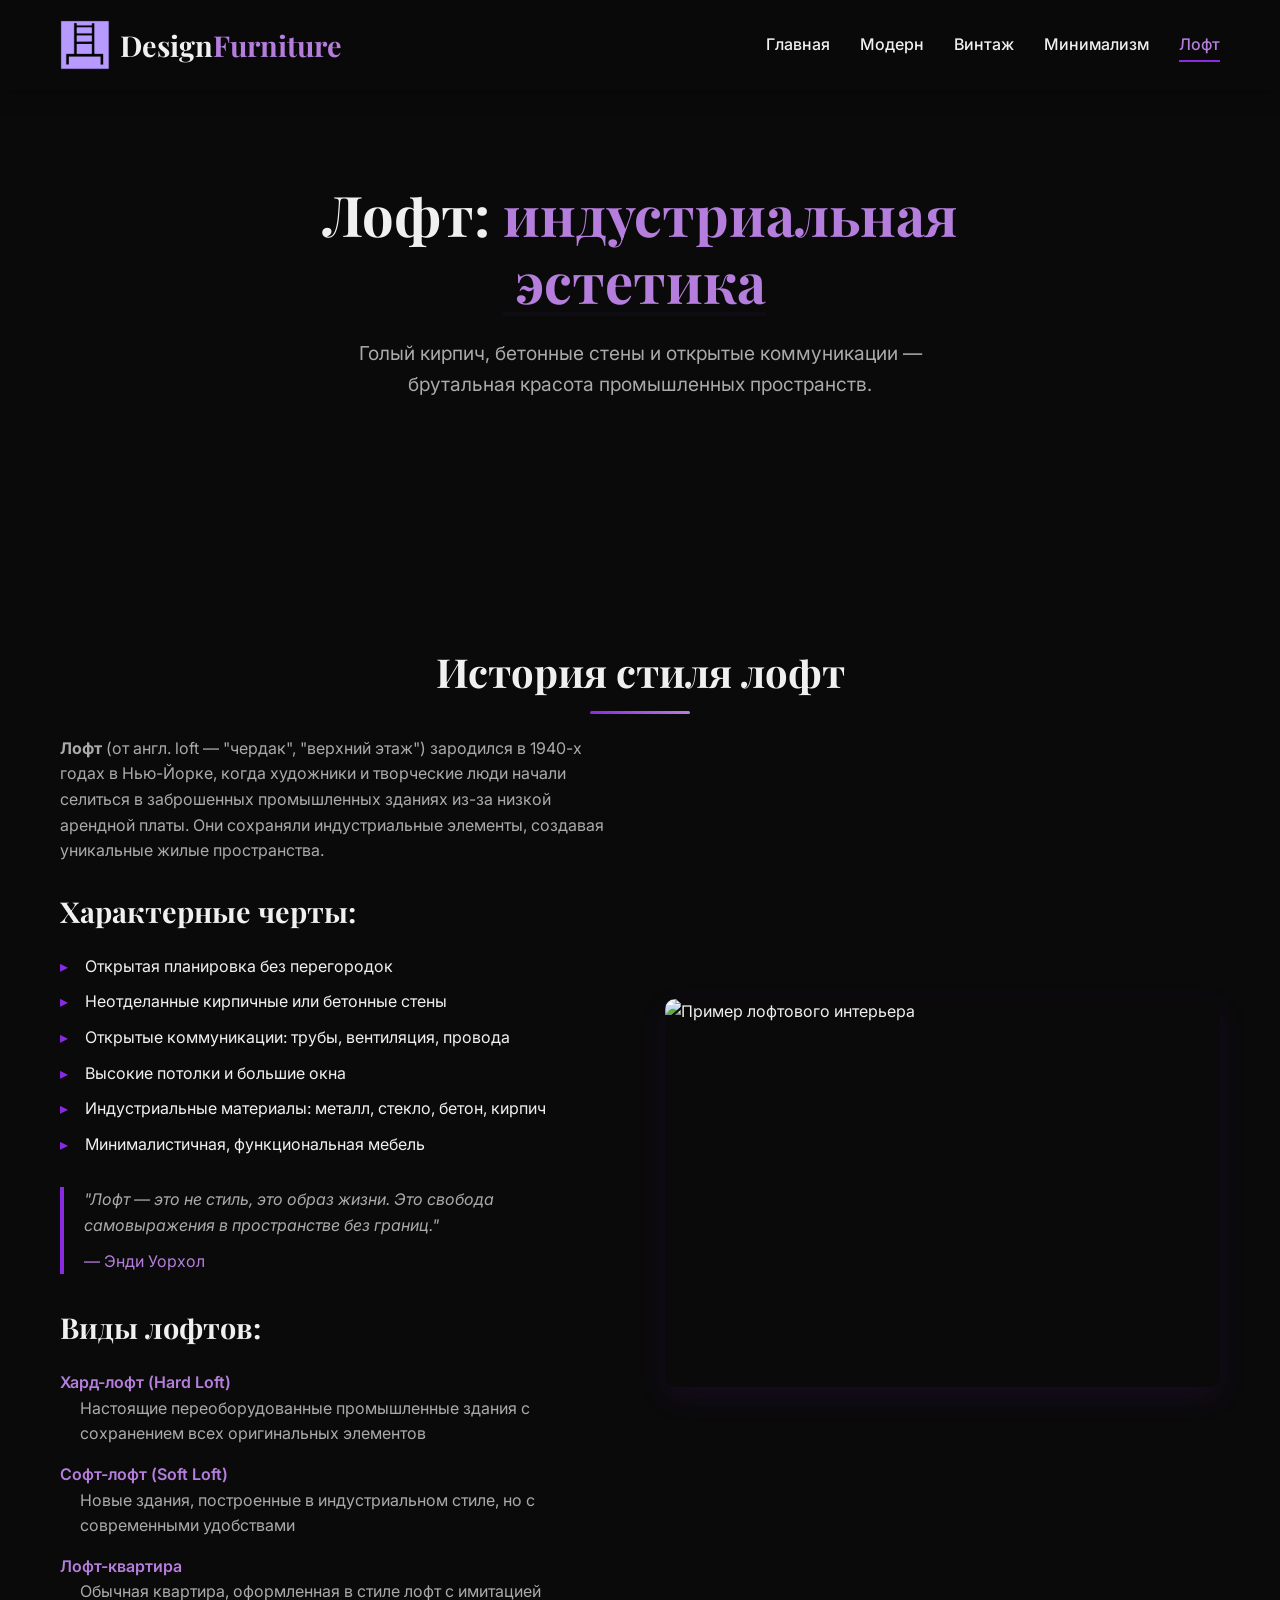
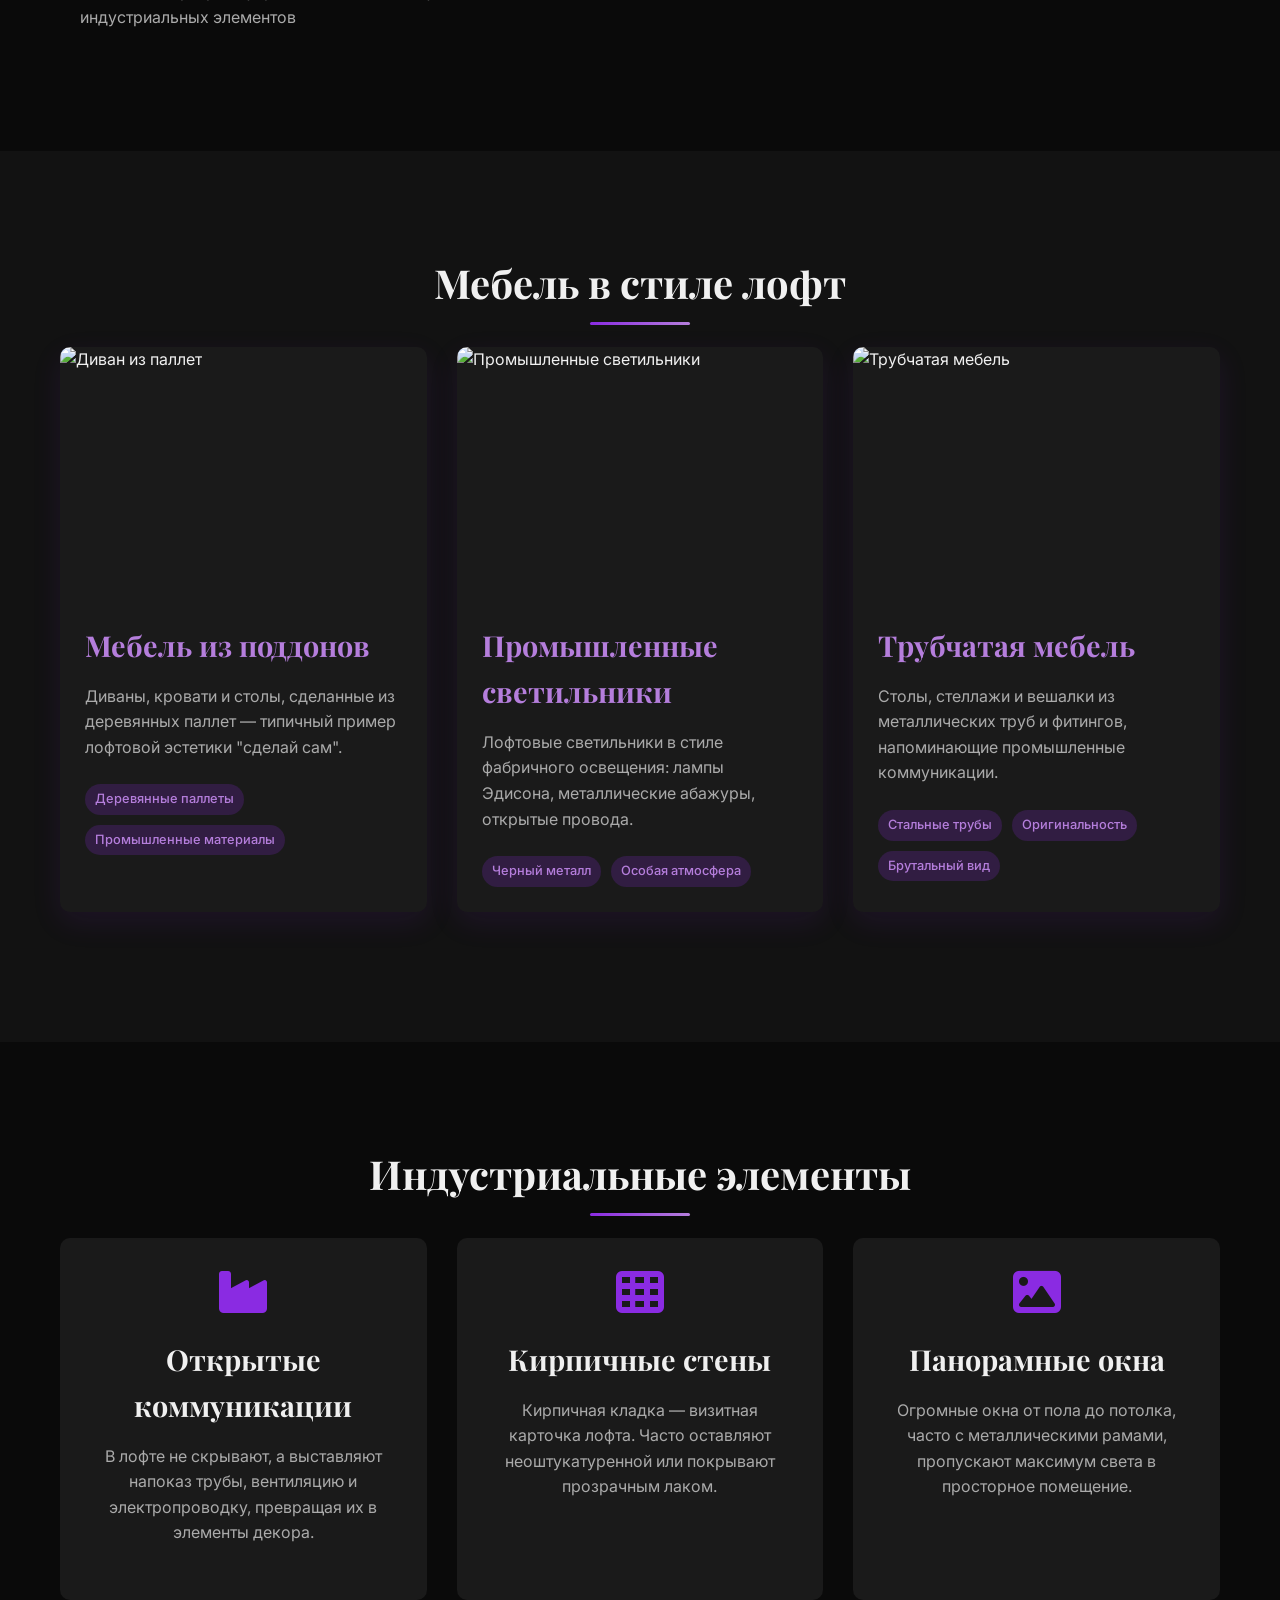
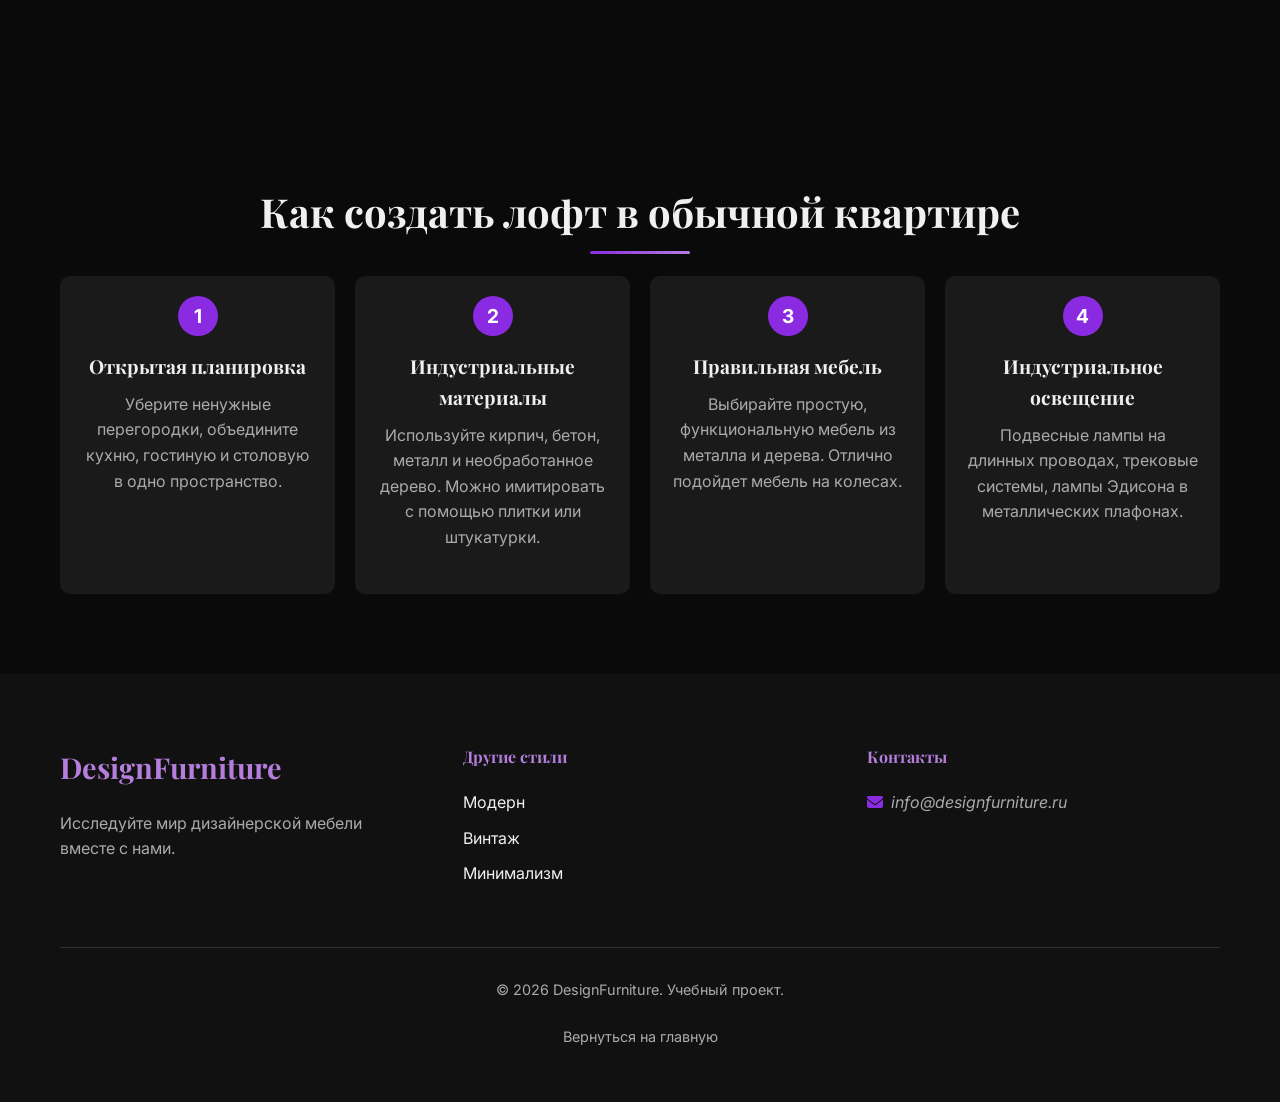
==== pages/loft.html @ 516ba51f "Верс_1" ====
<!DOCTYPE html>
<link rel="icon" type="image/png" href="assets/логотип.png">
<html lang="ru">
<head>
    <meta charset="UTF-8">
    <meta name="viewport" content="width=device-width, initial-scale=1.0">
    <title>Лофт | Design Furniture</title>
    <link rel="stylesheet" href="../styles.css">
    <link rel="stylesheet" href="https://cdnjs.cloudflare.com/ajax/libs/font-awesome/6.4.0/css/all.min.css">
    <link href="https://fonts.googleapis.com/css2?family=Inter:wght@300;400;500;600;700&family=Playfair+Display:wght@700&display=swap" rel="stylesheet">
</head>
<body>
    <header class="header">
        <div class="container">
            <div class="header-content">
                <a href="../index.html" class="logo">
                    <img src="assets/логотип.png" height="50em">
                    <span>Design<span class="logo-accent">Furniture</span></span>
                </a>
                
                <nav class="nav" id="mainNav">
                    <ul class="nav-list">
                        <li class="nav-item"><a href="../index.html" class="nav-link">Главная</a></li>
                        <li class="nav-item"><a href="modern.html" class="nav-link">Модерн</a></li>
                        <li class="nav-item"><a href="vintage.html" class="nav-link">Винтаж</a></li>
                        <li class="nav-item"><a href="minimalism.html" class="nav-link">Минимализм</a></li>
                        <li class="nav-item"><a href="loft.html" class="nav-link active">Лофт</a></li>
                    </ul>
                </nav>
                
                <div class="burger-menu" id="burgerMenu">
                    <span></span>
                    <span></span>
                    <span></span>
                </div>
            </div>
        </div>
    </header>

    <main class="main">
        <section class="hero" style="background: linear-gradient(rgba(10,10,10,0.8), rgba(10,10,10,0.9)), url('../images/loft-hero.jpg'); background-size: cover; background-position: center;">
            <div class="container">
                <div class="hero-content">
                    <h1>Лофт: <span class="highlight">индустриальная эстетика</span></h1>
                    <p class="hero-text">Голый кирпич, бетонные стены и открытые коммуникации — брутальная красота промышленных пространств.</p>
                </div>
            </div>
        </section>

        <section class="about">
            <div class="container">
                <h2 class="section-title">История стиля лофт</h2>
                <div class="about-content">
                    <div class="about-text">
                        <p><strong>Лофт</strong> (от англ. loft — "чердак", "верхний этаж") зародился в 1940-х годах в Нью-Йорке, когда художники и творческие люди начали селиться в заброшенных промышленных зданиях из-за низкой арендной платы. Они сохраняли индустриальные элементы, создавая уникальные жилые пространства.</p>
                        
                        <h3>Характерные черты:</h3>
                        <ul class="styled-list">
                            <li>Открытая планировка без перегородок</li>
                            <li>Неотделанные кирпичные или бетонные стены</li>
                            <li>Открытые коммуникации: трубы, вентиляция, провода</li>
                            <li>Высокие потолки и большие окна</li>
                            <li>Индустриальные материалы: металл, стекло, бетон, кирпич</li>
                            <li>Минималистичная, функциональная мебель</li>
                        </ul>
                        
                        <blockquote class="quote">
                            "Лофт — это не стиль, это образ жизни. Это свобода самовыражения в пространстве без границ."
                            <cite>— Энди Уорхол</cite>
                        </blockquote>
                        
                        <h3>Виды лофтов:</h3>
                        <dl class="description-list">
                            <dt>Хард-лофт (Hard Loft)</dt>
                            <dd>Настоящие переоборудованные промышленные здания с сохранением всех оригинальных элементов</dd>
                            
                            <dt>Софт-лофт (Soft Loft)</dt>
                            <dd>Новые здания, построенные в индустриальном стиле, но с современными удобствами</dd>
                            
                            <dt>Лофт-квартира</dt>
                            <dd>Обычная квартира, оформленная в стиле лофт с имитацией индустриальных элементов</dd>
                        </dl>
                    </div>
                    <div class="about-image">
                        <img src="https://cs2.livemaster.ru/storage/3a/6a/c38ba17ba5325dceb8a62f42e4ry--dlya-doma-i-interera-stul-v-stile-loft.jpg" alt="Пример лофтового интерьера" width="500" height="350">
                    </div>
                </div>
            </div>
        </section>

        <section class="styles">
            <div class="container">
                <h2 class="section-title">Мебель в стиле лофт</h2>
                <div class="styles-grid">
                    <article class="style-card">
                        <div class="card-image">
                            <img src="https://cdn.poryadok.ru/upload/medialibrary/895/895cc58fe52716046747f022eaadb38d.jpg" alt="Диван из паллет" width="400" height="250">
                        </div>
                        <div class="card-content">
                            <h3>Мебель из поддонов</h3>
                            <p>Диваны, кровати и столы, сделанные из деревянных паллет — типичный пример лофтовой эстетики "сделай сам".</p>
                            <div class="materials">
                                <span class="material-tag">Деревянные паллеты</span>
                                <span class="material-tag">Промышленные материалы</span>
                            </div>
                        </div>
                    </article>
                    
                    <article class="style-card">
                        <div class="card-image">
                            <img src="https://avatars.mds.yandex.net/i?id=aea21222de166f24ff785d64d3aee329_l-10105725-images-thumbs&n=13" alt="Промышленные светильники" width="400" height="250">
                        </div>
                        <div class="card-content">
                            <h3>Промышленные светильники</h3>
                            <p>Лофтовые светильники в стиле фабричного освещения: лампы Эдисона, металлические абажуры, открытые провода.</p>
                            <div class="materials">
                                <span class="material-tag">Черный металл</span>
                                <span class="material-tag">Особая атмосфера</span>
                            </div>
                        </div>
                    </article>
                    
                    <article class="style-card">
                        <div class="card-image">
                            <img src="https://i.pinimg.com/736x/c9/61/92/c961923e286a0764d7713385819d3a4f.jpg" alt="Трубчатая мебель" width="400" height="250">
                        </div>
                        <div class="card-content">
                            <h3>Трубчатая мебель</h3>
                            <p>Столы, стеллажи и вешалки из металлических труб и фитингов, напоминающие промышленные коммуникации.</p>
                            <div class="materials">
                                <span class="material-tag">Стальные трубы</span>
                                <span class="material-tag">Оригинальность</span>
                                <span class="material-tag">Брутальный вид</span>
                            </div>
                        </div>
                    </article>
                </div>
            </div>
        </section>

        <section class="facts">
            <div class="container">
                <h2 class="section-title">Индустриальные элементы</h2>
                <div class="facts-list">
                    <div class="fact-item">
                        <i class="fas fa-industry fact-icon"></i>
                        <h3>Открытые коммуникации</h3>
                        <p>В лофте не скрывают, а выставляют напоказ трубы, вентиляцию и электропроводку, превращая их в элементы декора.</p>
                    </div>
                    <div class="fact-item">
                        <i class="fas fa-th fact-icon"></i>
                        <h3>Кирпичные стены</h3>
                        <p>Кирпичная кладка — визитная карточка лофта. Часто оставляют неоштукатуренной или покрывают прозрачным лаком.</p>
                    </div>
                    <div class="fact-item">
                        <i class="fas fa-image fact-icon"></i>
                        <h3>Панорамные окна</h3>
                        <p>Огромные окна от пола до потолка, часто с металлическими рамами, пропускают максимум света в просторное помещение.</p>
                    </div>
                </div>
            </div>
        </section>
        
        <section class="conversion">
            <div class="container">
                <h2 class="section-title">Как создать лофт в обычной квартире</h2>
                <div class="conversion-steps">
                    <div class="step">
                        <div class="step-number">1</div>
                        <h3>Открытая планировка</h3>
                        <p>Уберите ненужные перегородки, объедините кухню, гостиную и столовую в одно пространство.</p>
                    </div>
                    <div class="step">
                        <div class="step-number">2</div>
                        <h3>Индустриальные материалы</h3>
                        <p>Используйте кирпич, бетон, металл и необработанное дерево. Можно имитировать с помощью плитки или штукатурки.</p>
                    </div>
                    <div class="step">
                        <div class="step-number">3</div>
                        <h3>Правильная мебель</h3>
                        <p>Выбирайте простую, функциональную мебель из металла и дерева. Отлично подойдет мебель на колесах.</p>
                    </div>
                    <div class="step">
                        <div class="step-number">4</div>
                        <h3>Индустриальное освещение</h3>
                        <p>Подвесные лампы на длинных проводах, трековые системы, лампы Эдисона в металлических плафонах.</p>
                    </div>
                </div>
            </div>
        </section>
        
    </main>

    <footer class="footer">
        <div class="container">
            <div class="footer-content">
                <div class="footer-info">
                    <h3>DesignFurniture</h3>
                    <p>Исследуйте мир дизайнерской мебели вместе с нами.</p>
                </div>
                
                <div class="footer-nav">
                    <h4>Другие стили</h4>
                    <ul>
                        <li><a href="modern.html">Модерн</a></li>
                        <li><a href="vintage.html">Винтаж</a></li>
                        <li><a href="minimalism.html">Минимализм</a></li>
                    </ul>
                </div>
                
                <div class="footer-contact">
                    <h4>Контакты</h4>
                    <address>
                        <p><a href="mailto:info@designfurniture.ru"><i class="fas fa-envelope"></i> info@designfurniture.ru</a></p>
                    </address>
                </div>
            </div>
            
            <div class="footer-bottom">
                <p>&copy; <span class="current-year">2023</span> DesignFurniture. Учебный проект.</p>
                <p><a href="../index.html">Вернуться на главную</a></p>
            </div>
        </div>
    </footer>

    <script src="../burger-menu.js"></script>
    <script src="../script.js"></script>
</body>
</html>
---- styles.css ----
/* CSS переменные */
:root {
    --primary-color: #8a2be2;
    --primary-light: #b57edc;
    --primary-dark: #5a1a9c;
    --secondary-color: #d4a5ff;
    --bg-dark: #0a0a0a;
    --bg-card: #1a1a1a;
    --text-light: #f0f0f0;
    --text-gray: #aaa;
    --border-color: #333;
    --shadow: 0 10px 30px rgba(138, 43, 226, 0.1);
    --transition: all 0.3s ease;
}

/* Сброс и базовые стили */
* {
    margin: 0;
    padding: 0;
    box-sizing: border-box;
}

body {
    font-family: 'Inter', sans-serif;
    background-color: var(--bg-dark);
    color: var(--text-light);
    line-height: 1.6;
    overflow-x: hidden;
}

.container {
    width: 100%;
    max-width: 1200px;
    margin: 0 auto;
    padding: 0 20px;
}

/* Типография */
h1, h2, h3, h4, .logo {
    font-family: 'Playfair Display', serif;
    font-weight: 700;
}

h1 {
    font-size: 3.5rem;
    line-height: 1.2;
    margin-bottom: 1.5rem;
}

h2 {
    font-size: 2.5rem;
    margin-bottom: 2rem;
    text-align: center;
    position: relative;
}

h2:after {
    content: '';
    position: absolute;
    bottom: -10px;
    left: 50%;
    transform: translateX(-50%);
    width: 100px;
    height: 3px;
    background: linear-gradient(90deg, var(--primary-color), var(--primary-light));
    border-radius: 2px;
}

h3 {
    font-size: 1.8rem;
    margin-bottom: 1rem;
}

p {
    margin-bottom: 1.5rem;
    color: var(--text-gray);
}

a {
    text-decoration: none;
    color: inherit;
    transition: var(--transition);
}

.highlight {
    color: var(--primary-light);
    position: relative;
}

.highlight:after {
    content: '';
    position: absolute;
    bottom: 2px;
    left: 0;
    width: 100%;
    height: 4px;
    background-color: var(--primary-color);
    opacity: 0.3;
    z-index: -1;
}

/* Шапка */
.header {
    background-color: rgba(10, 10, 10, 0.95);
    backdrop-filter: blur(10px);
    padding: 20px 0;
    position: fixed;
    top: 0;
    left: 0;
    width: 100%;
    z-index: 1000;
    box-shadow: 0 5px 20px rgba(0, 0, 0, 0.2);
}

.header-content {
    display: flex;
    justify-content: space-between;
    align-items: center;
}

.logo {
    font-size: 1.8rem;
    display: flex;
    align-items: center;
    gap: 10px;
}

.logo i {
    color: var(--primary-color);
    font-size: 2rem;
}

.logo-accent {
    color: var(--primary-light);
}

/* Навигация */
.nav-list {
    display: flex;
    list-style: none;
    gap: 30px;
}

.nav-link {
    font-weight: 500;
    padding: 8px 0;
    position: relative;
}

.nav-link:after {
    content: '';
    position: absolute;
    bottom: 0;
    left: 0;
    width: 0;
    height: 2px;
    background-color: var(--primary-color);
    transition: var(--transition);
}

.nav-link:hover:after,
.nav-link.active:after {
    width: 100%;
}

.nav-link:hover,
.nav-link.active {
    color: var(--primary-light);
}

/* Бургер-меню */
.burger-menu {
    display: none;
    flex-direction: column;
    justify-content: space-between;
    width: 30px;
    height: 21px;
    cursor: pointer;
    z-index: 1001;
}

.burger-menu span {
    display: block;
    height: 3px;
    width: 100%;
    background-color: var(--text-light);
    border-radius: 3px;
    transition: var(--transition);
}

/* Главный контент */
.main {
    margin-top: 80px;
}

/* Герой-секция */
.hero {
    padding: 100px 0;
    background: linear-gradient(rgba(10, 10, 10, 0.8), rgba(10, 10, 10, 0.9)), url('images/hero-bg.jpg');
    background-size: cover;
    background-position: center;
    text-align: center;
}

.hero-content {
    max-width: 800px;
    margin: 0 auto;
}

.hero-text {
    font-size: 1.2rem;
    margin-bottom: 2.5rem;
    max-width: 600px;
    margin-left: auto;
    margin-right: auto;
}

.btn-hero {
    display: inline-block;
    background: linear-gradient(45deg, var(--primary-color), var(--primary-light));
    color: white;
    padding: 15px 35px;
    border-radius: 50px;
    font-weight: 600;
    text-transform: uppercase;
    letter-spacing: 1px;
    box-shadow: var(--shadow);
    transition: var(--transition);
}

.btn-hero:hover {
    transform: translateY(-5px);
    box-shadow: 0 15px 35px rgba(138, 43, 226, 0.3);
}

/* Секция "О сайте" */
.about {
    padding: 100px 0;
}

.about-content {
    display: flex;
    align-items: center;
    gap: 50px;
}

.about-text {
    flex: 1;
}

.about-image {
    flex: 1;
    border-radius: 10px;
    overflow: hidden;
    box-shadow: var(--shadow);
}

.about-image img {
    width: 100%;
    height: auto;
    display: block;
    transition: var(--transition);
}

.about-image:hover img {
    transform: scale(1.05);
}

.quote {
    border-left: 4px solid var(--primary-color);
    padding-left: 20px;
    margin: 30px 0;
    font-style: italic;
    color: var(--text-gray);
}

.quote cite {
    display: block;
    margin-top: 10px;
    font-style: normal;
    color: var(--primary-light);
}

/* Секция со стилями */
.styles {
    padding: 100px 0;
    background-color: rgba(26, 26, 26, 0.5);
}

.styles-grid {
    display: grid;
    grid-template-columns: repeat(3, 1fr);
    gap: 30px;
    margin-bottom: 30px;
}

.style-card {
    background-color: var(--bg-card);
    border-radius: 10px;
    overflow: hidden;
    box-shadow: var(--shadow);
    transition: var(--transition);
    position: relative;
}

.style-card:hover {
    transform: translateY(-10px);
    box-shadow: 0 20px 40px rgba(138, 43, 226, 0.2);
}

.card-image {
    height: 250px;
    overflow: hidden;
}

.card-image img {
    width: 100%;
    height: 100%;
    object-fit: cover;
    transition: var(--transition);
}

.style-card:hover .card-image img {
    transform: scale(1.1);
}

.card-content {
    padding: 25px;
}

.card-content h3 {
    color: var(--primary-light);
}

.btn-card {
    display: inline-flex;
    align-items: center;
    gap: 10px;
    color: var(--primary-color);
    font-weight: 600;
    margin-top: 15px;
}

.btn-card:hover {
    color: var(--primary-light);
    gap: 15px;
}

/* Секция с фактами */
.facts {
    padding: 100px 0;
}

.facts-list {
    display: grid;
    grid-template-columns: repeat(3, 1fr);
    gap: 30px;
}

.fact-item {
    text-align: center;
    padding: 30px;
    background-color: var(--bg-card);
    border-radius: 10px;
    transition: var(--transition);
}

.fact-item:hover {
    transform: translateY(-5px);
    box-shadow: var(--shadow);
}

.fact-icon {
    font-size: 3rem;
    color: var(--primary-color);
    margin-bottom: 20px;
}

/* Подвал */
.footer {
    background-color: #111;
    padding: 70px 0 30px;
}

.footer-content {
    display: grid;
    grid-template-columns: repeat(3, 1fr);
    gap: 50px;
    margin-bottom: 50px;
}

.footer-info h3 {
    color: var(--primary-light);
    margin-bottom: 20px;
}

.social-links {
    display: flex;
    gap: 15px;
    margin-top: 20px;
}

.social-link {
    display: flex;
    align-items: center;
    justify-content: center;
    width: 40px;
    height: 40px;
    background-color: var(--bg-card);
    border-radius: 50%;
    font-size: 1.2rem;
    transition: var(--transition);
}

.social-link:hover {
    background-color: var(--primary-color);
    transform: translateY(-5px);
}

.footer-nav h4,
.footer-contact h4 {
    color: var(--primary-light);
    margin-bottom: 20px;
}

.footer-nav ul {
    list-style: none;
}

.footer-nav li {
    margin-bottom: 10px;
}

.footer-nav a:hover {
    color: var(--primary-light);
    padding-left: 5px;
}

.footer-contact address p {
    display: flex;
    align-items: center;
    gap: 10px;
    margin-bottom: 15px;
}

.footer-contact i {
    color: var(--primary-color);
    width: 20px;
}

.footer-bottom {
    text-align: center;
    padding-top: 30px;
    border-top: 1px solid var(--border-color);
    color: var(--text-gray);
    font-size: 0.9rem;
}

/* Адаптивность */
@media (max-width: 1024px) {
    .styles-grid,
    .facts-list {
        grid-template-columns: repeat(2, 1fr);
    }
    
    .footer-content {
        grid-template-columns: repeat(2, 1fr);
    }
}

@media (max-width: 768px) {
    h1 {
        font-size: 2.5rem;
    }
    
    h2 {
        font-size: 2rem;
    }
    
    .burger-menu {
        display: flex;
    }
    
    .nav {
        position: fixed;
        top: 0;
        right: -100%;
        width: 80%;
        max-width: 300px;
        height: 100vh;
        background-color: rgba(26, 26, 26, 0.98);
        backdrop-filter: blur(10px);
        padding: 100px 30px 30px;
        transition: right 0.5s ease;
        z-index: 1000;
    }
    
    .nav.active {
        right: 0;
    }
    
    .nav-list {
        flex-direction: column;
        gap: 20px;
    }
    
    .burger-menu.active span:nth-child(1) {
        transform: rotate(45deg) translate(6px, 6px);
    }
    
    .burger-menu.active span:nth-child(2) {
        opacity: 0;
    }
    
    .burger-menu.active span:nth-child(3) {
        transform: rotate(-45deg) translate(6px, -6px);
    }
    
    .about-content {
        flex-direction: column;
    }
    
    .styles-grid,
    .facts-list {
        grid-template-columns: 1fr;
    }
    
    .footer-content {
        grid-template-columns: 1fr;
        gap: 30px;
    }
}

@media (max-width: 480px) {
    .container {
        padding: 0 15px;
    }
    
    h1 {
        font-size: 2rem;
    }
    
    h2 {
        font-size: 1.8rem;
    }
    
    .hero {
        padding: 70px 0;
    }
    
    .about,
    .styles,
    .facts {
        padding: 70px 0;
    }
    
    .btn-hero {
        padding: 12px 25px;
    }
}

@media (max-width: 320px) {
    h1 {
        font-size: 1.8rem;
    }
    
    .hero-text {
        font-size: 1rem;
    }
    
    .logo {
        font-size: 1.5rem;
    }
    
    .logo i {
        font-size: 1.7rem;
    }
}

/* Дополнительные стили для страниц стилей */
.styled-list {
    list-style: none;
    margin: 20px 0;
}

.styled-list li {
    padding-left: 25px;
    position: relative;
    margin-bottom: 10px;
}

.styled-list li:before {
    content: '▸';
    position: absolute;
    left: 0;
    color: var(--primary-color);
}

.materials {
    display: flex;
    flex-wrap: wrap;
    gap: 10px;
    margin-top: 15px;
}

.material-tag {
    background-color: rgba(138, 43, 226, 0.2);
    color: var(--primary-light);
    padding: 5px 10px;
    border-radius: 20px;
    font-size: 0.8rem;
    font-weight: 500;
}

/* Анимации */
@keyframes fadeInUp {
    from {
        opacity: 0;
        transform: translateY(30px);
    }
    to {
        opacity: 1;
        transform: translateY(0);
    }
}

.animated {
    animation: fadeInUp 0.8s ease forwards;
}

/* Стили для страницы Винтаж */
.description-list {
    margin: 20px 0;
}

.description-list dt {
    font-weight: 600;
    color: var(--primary-light);
    margin-top: 15px;
}

.description-list dd {
    margin-left: 20px;
    margin-bottom: 10px;
    color: var(--text-gray);
}

/* Стили для таймлайна */
.timeline {
    padding: 80px 0;
}

.timeline-container {
    max-width: 800px;
    margin: 0 auto;
    position: relative;
}

/* Вертикальная линия таймлайна */
.timeline-container:before {
    content: '';
    position: absolute;
    left: 100px;
    top: 0;
    bottom: 0;
    width: 3px;
    background: linear-gradient(to bottom, var(--primary-color), var(--primary-light));
    z-index: 1;
}

.timeline-item {
    display: flex;
    margin-bottom: 60px;
    position: relative;
    z-index: 2;
}

/* Точки на линии таймлайна */
.timeline-item:after {
    content: '';
    position: absolute;
    left: 97px;
    top: 0;
    width: 9px;
    height: 9px;
    background-color: var(--primary-light);
    border-radius: 50%;
    border: 3px solid var(--bg-dark);
    z-index: 3;
}

.timeline-year {
    width: 100px;
    font-weight: 700;
    font-size: 1.2rem;
    color: var(--primary-light);
    flex-shrink: 0;
    text-align: right;
    padding-right: 30px;
    position: relative;
}

.timeline-content {
    flex: 1;
    padding-left: 40px;
    background-color: rgba(26, 26, 26, 0.7);
    border-radius: 10px;
    padding: 25px;
    margin-left: 20px;
    border-left: 3px solid var(--primary-color);
    box-shadow: 0 5px 15px rgba(0, 0, 0, 0.1);
}

.timeline-content h3 {
    margin-top: 0;
    color: var(--primary-light);
    margin-bottom: 10px;
}

/* Адаптивность для таймлайна */
@media (max-width: 768px) {
    .timeline-container:before {
        left: 30px; /* Сдвигаем линию левее */
    }
    
    .timeline-item {
        flex-direction: column;
        margin-bottom: 50px;
    }
    
    .timeline-item:after {
        left: 27px; /* Сдвигаем точку вместе с линией */
    }
    
    .timeline-year {
        width: auto;
        text-align: left;
        padding-left: 60px; /* Отступ для точки и линии */
        padding-right: 0;
        margin-bottom: 10px;
        font-size: 1.3rem;
    }
    
    .timeline-content {
        margin-left: 60px;
        padding-left: 25px;
        margin-top: 10px;
    }
}

@media (max-width: 480px) {
    .timeline-container:before {
        left: 20px;
    }
    
    .timeline-item:after {
        left: 17px;
    }
    
    .timeline-year {
        padding-left: 40px;
        font-size: 1.1rem;
    }
    
    .timeline-content {
        padding: 20px;
    }
}

@media (max-width: 320px) {
    .timeline-container:before {
        left: 15px;
    }
    
    .timeline-item:after {
        left: 12px;
        width: 7px;
        height: 7px;
    }
    
    .timeline-year {
        padding-left: 30px;
        font-size: 1rem;
    }
    
    .timeline-content {
        padding: 15px;
        font-size: 0.9rem;
    }
}

/* Стили для страницы Минимализм */
.comparison {
    padding: 80px 0;
}

.comparison-grid {
    display: grid;
    grid-template-columns: repeat(2, 1fr);
    gap: 40px;
    max-width: 800px;
    margin: 0 auto;
}

.comparison-item {
    padding: 30px;
    border-radius: 10px;
    background-color: var(--bg-card);
}

.comparison-item h3 {
    text-align: center;
    margin-bottom: 20px;
}

.comparison-item.minimalist {
    border-top: 4px solid var(--primary-color);
}

.comparison-item.maximalist {
    border-top: 4px solid #ff6b6b;
}

.comparison-item ul {
    list-style: none;
}

.comparison-item li {
    padding: 8px 0;
    border-bottom: 1px solid var(--border-color);
}

.comparison-item li:last-child {
    border-bottom: none;
}

/* Стили для страницы Лофт */
.conversion {
    padding: 80px 0;
}

.conversion-steps {
    display: grid;
    grid-template-columns: repeat(4, 1fr);
    gap: 20px;
}

.step {
    text-align: center;
    padding: 20px;
    background-color: var(--bg-card);
    border-radius: 10px;
    position: relative;
}

.step-number {
    width: 40px;
    height: 40px;
    background-color: var(--primary-color);
    color: white;
    border-radius: 50%;
    display: flex;
    align-items: center;
    justify-content: center;
    font-weight: 700;
    font-size: 1.2rem;
    margin: 0 auto 15px;
}

.step h3 {
    font-size: 1.2rem;
    margin-bottom: 10px;
}

/* Адаптивность для новых элементов */
@media (max-width: 1024px) {
    .conversion-steps {
        grid-template-columns: repeat(2, 1fr);
    }
}

@media (max-width: 768px) {
    .timeline-item {
        flex-direction: column;
    }
    
    .timeline-item:before {
        left: 20px;
    }
    
    .timeline-year {
        width: auto;
        margin-bottom: 10px;
    }
    
    .timeline-content {
        padding-left: 40px;
    }
    
    .comparison-grid {
        grid-template-columns: 1fr;
    }
    
    .conversion-steps {
        grid-template-columns: 1fr;
    }
}

@media (max-width: 480px) {
    .timeline-content {
        padding-left: 30px;
    }
}
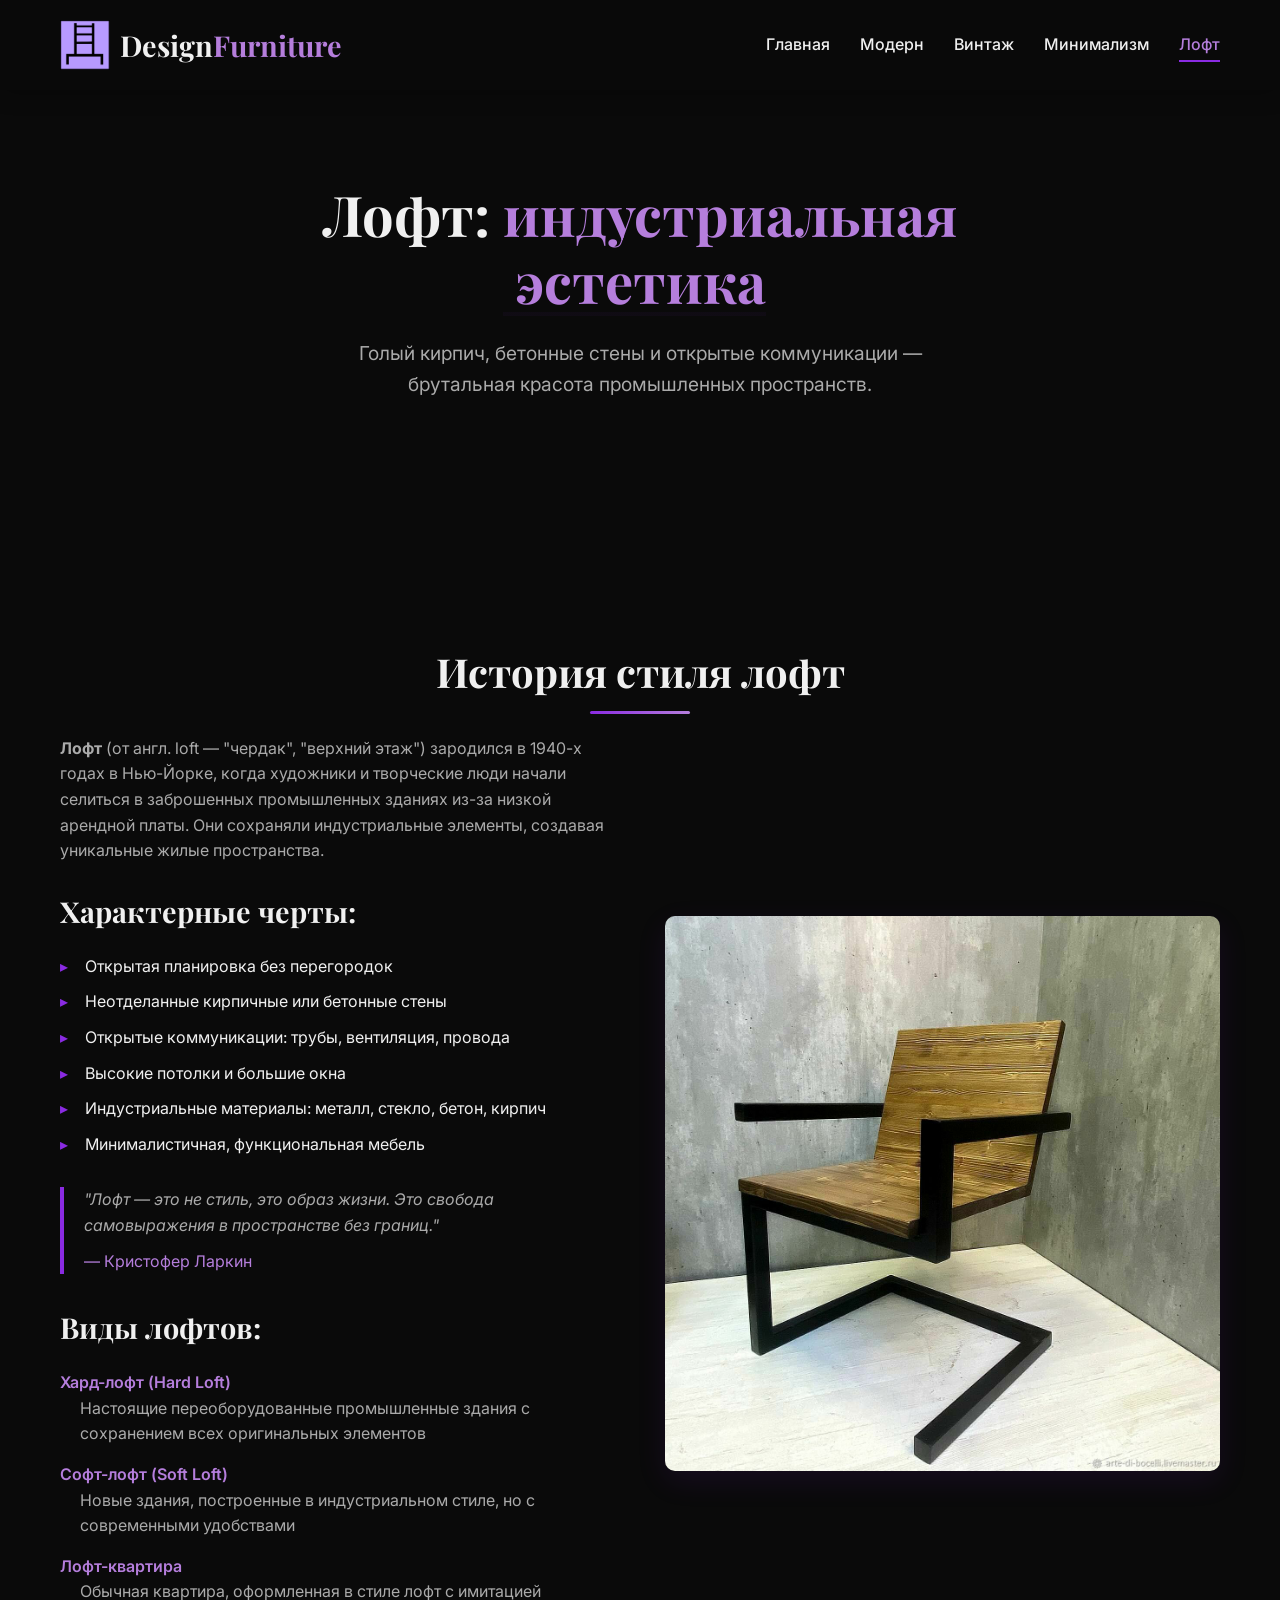
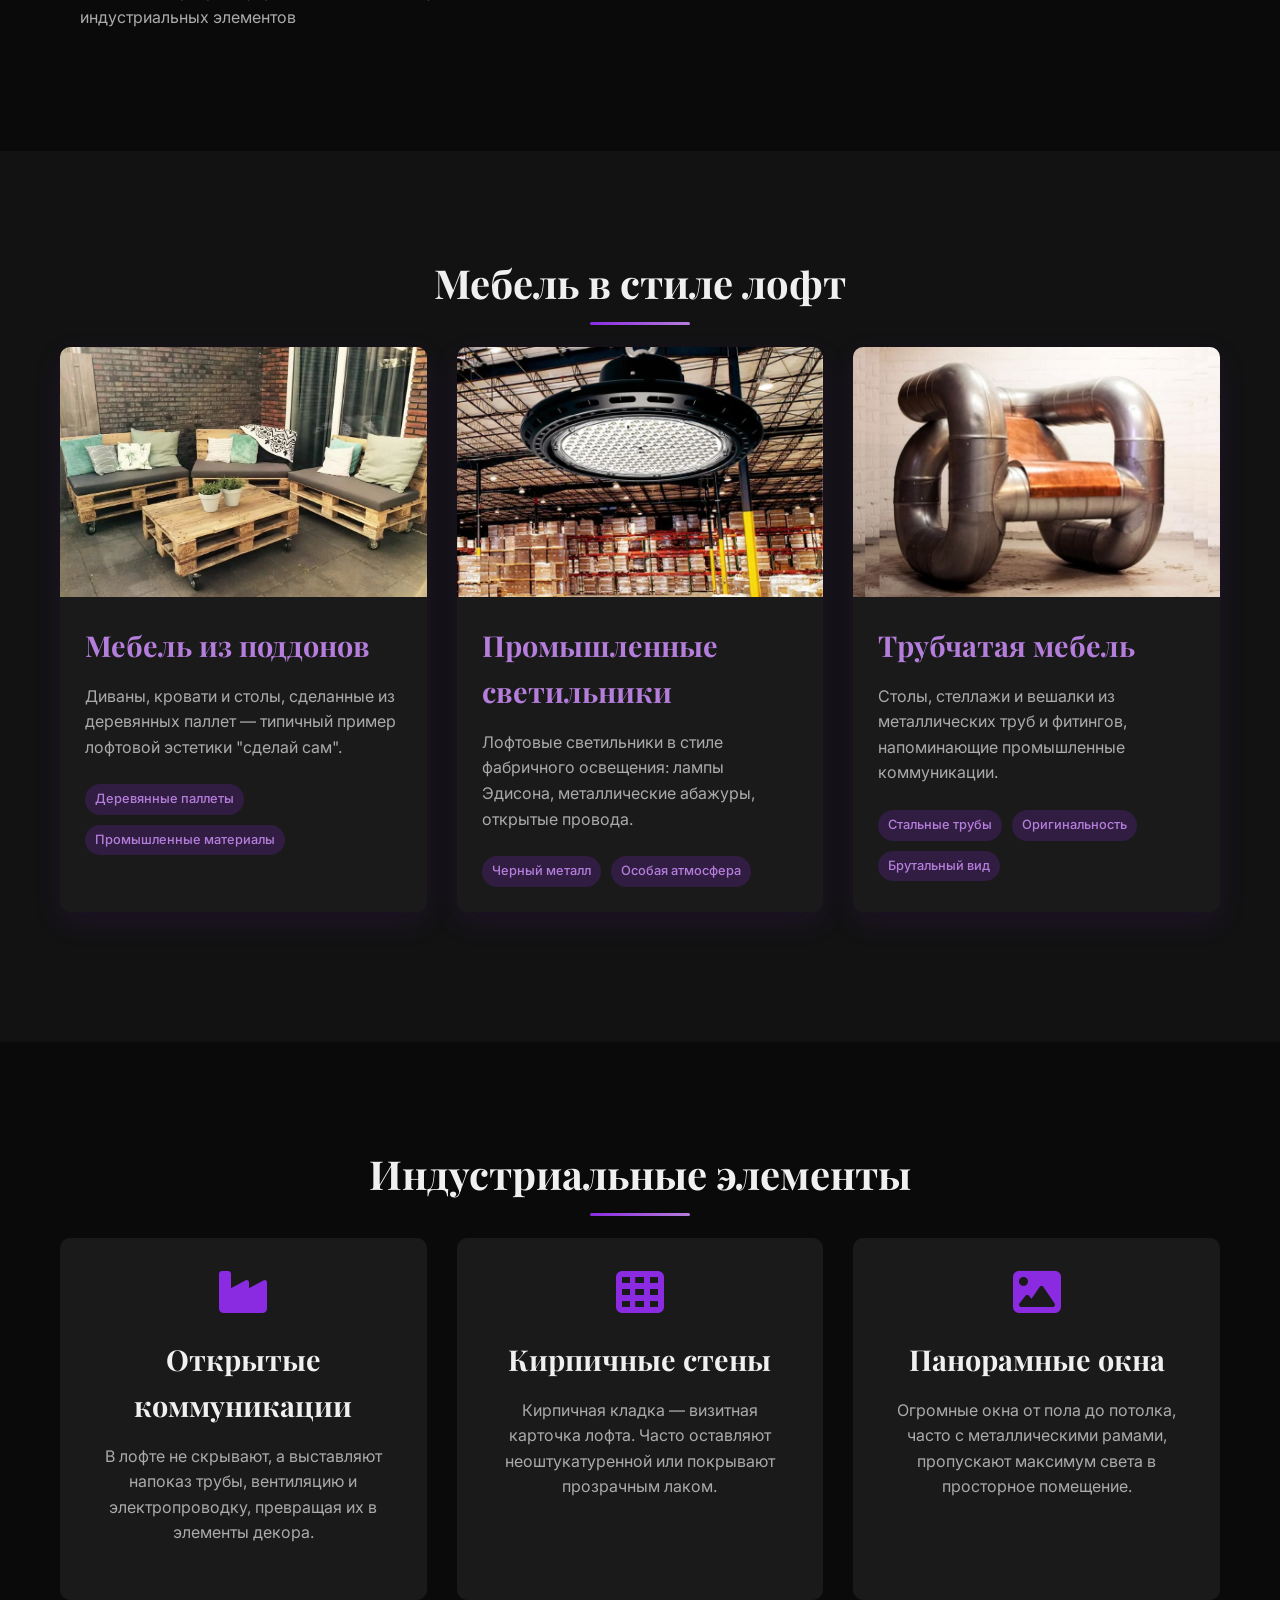
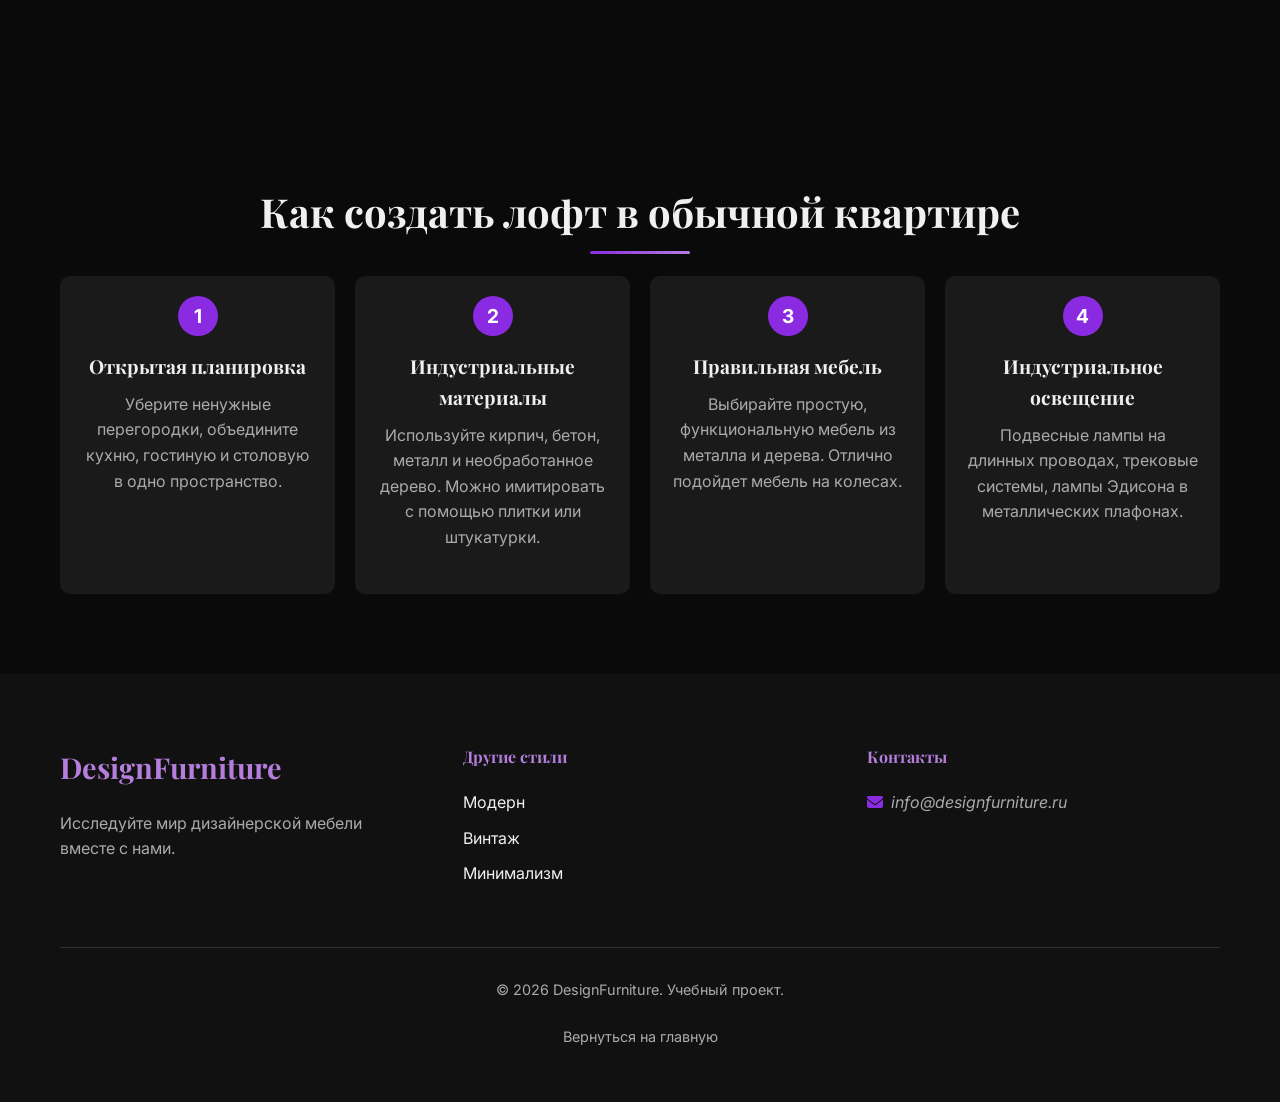
==== commit 457faeef: "maybe last - фото теперь в ассетах, чтоб не пропадало - цитаты немного изменены" ====
--- a/pages/loft.html
+++ b/pages/loft.html
@@ -66,7 +66,7 @@
                         
                         <blockquote class="quote">
                             "Лофт — это не стиль, это образ жизни. Это свобода самовыражения в пространстве без границ."
-                            <cite>— Энди Уорхол</cite>
+                            <cite>— Кристофер Ларкин</cite>
                         </blockquote>
                         
                         <h3>Виды лофтов:</h3>
@@ -82,7 +82,7 @@
                         </dl>
                     </div>
                     <div class="about-image">
-                        <img src="https://cs2.livemaster.ru/storage/3a/6a/c38ba17ba5325dceb8a62f42e4ry--dlya-doma-i-interera-stul-v-stile-loft.jpg" alt="Пример лофтового интерьера" width="500" height="350">
+                        <img src="assets/loft.jpg" alt="Пример лофтового интерьера" width="500" height="350">
                     </div>
                 </div>
             </div>
@@ -94,7 +94,7 @@
                 <div class="styles-grid">
                     <article class="style-card">
                         <div class="card-image">
-                            <img src="https://cdn.poryadok.ru/upload/medialibrary/895/895cc58fe52716046747f022eaadb38d.jpg" alt="Диван из паллет" width="400" height="250">
+                            <img src="assets/loft_poddon.webp" alt="Диван из паллет" width="400" height="250">
                         </div>
                         <div class="card-content">
                             <h3>Мебель из поддонов</h3>
@@ -108,7 +108,7 @@
                     
                     <article class="style-card">
                         <div class="card-image">
-                            <img src="https://avatars.mds.yandex.net/i?id=aea21222de166f24ff785d64d3aee329_l-10105725-images-thumbs&n=13" alt="Промышленные светильники" width="400" height="250">
+                            <img src="assets/loft_lamps.webp" alt="Промышленные светильники" width="400" height="250">
                         </div>
                         <div class="card-content">
                             <h3>Промышленные светильники</h3>
@@ -122,7 +122,7 @@
                     
                     <article class="style-card">
                         <div class="card-image">
-                            <img src="https://i.pinimg.com/736x/c9/61/92/c961923e286a0764d7713385819d3a4f.jpg" alt="Трубчатая мебель" width="400" height="250">
+                            <img src="assets/loft_pipe.jpg" alt="Трубчатая мебель" width="400" height="250">
                         </div>
                         <div class="card-content">
                             <h3>Трубчатая мебель</h3>
--- a/styles.css
+++ b/styles.css
@@ -36,7 +36,11 @@
 }
 
 /* Типография */
-h1, h2, h3, h4, .logo {
+h1,
+h2,
+h3,
+h4,
+.logo {
     font-family: 'Playfair Display', serif;
     font-weight: 700;
 }
@@ -458,11 +462,12 @@
 
 /* Адаптивность */
 @media (max-width: 1024px) {
+
     .styles-grid,
     .facts-list {
         grid-template-columns: repeat(2, 1fr);
     }
-    
+
     .footer-content {
         grid-template-columns: repeat(2, 1fr);
     }
@@ -472,15 +477,15 @@
     h1 {
         font-size: 2.5rem;
     }
-    
+
     h2 {
         font-size: 2rem;
     }
-    
+
     .burger-menu {
         display: flex;
     }
-    
+
     .nav {
         position: fixed;
         top: 0;
@@ -494,37 +499,37 @@
         transition: right 0.5s ease;
         z-index: 1000;
     }
-    
+
     .nav.active {
         right: 0;
     }
-    
+
     .nav-list {
         flex-direction: column;
         gap: 20px;
     }
-    
+
     .burger-menu.active span:nth-child(1) {
         transform: rotate(45deg) translate(6px, 6px);
     }
-    
+
     .burger-menu.active span:nth-child(2) {
         opacity: 0;
     }
-    
+
     .burger-menu.active span:nth-child(3) {
         transform: rotate(-45deg) translate(6px, -6px);
     }
-    
+
     .about-content {
         flex-direction: column;
     }
-    
+
     .styles-grid,
     .facts-list {
         grid-template-columns: 1fr;
     }
-    
+
     .footer-content {
         grid-template-columns: 1fr;
         gap: 30px;
@@ -535,25 +540,25 @@
     .container {
         padding: 0 15px;
     }
-    
+
     h1 {
         font-size: 2rem;
     }
-    
+
     h2 {
         font-size: 1.8rem;
     }
-    
+
     .hero {
         padding: 70px 0;
     }
-    
+
     .about,
     .styles,
     .facts {
         padding: 70px 0;
     }
-    
+
     .btn-hero {
         padding: 12px 25px;
     }
@@ -563,15 +568,15 @@
     h1 {
         font-size: 1.8rem;
     }
-    
+
     .hero-text {
         font-size: 1rem;
     }
-    
+
     .logo {
         font-size: 1.5rem;
     }
-    
+
     .logo i {
         font-size: 1.7rem;
     }
@@ -618,6 +623,7 @@
         opacity: 0;
         transform: translateY(30px);
     }
+
     to {
         opacity: 1;
         transform: translateY(0);
@@ -645,147 +651,224 @@
     color: var(--text-gray);
 }
 
-/* Стили для таймлайна */
-.timeline {
-    padding: 80px 0;
-}
-
-.timeline-container {
-    max-width: 800px;
-    margin: 0 auto;
+/* ==========================================
+   СТРОГИЙ МИНИМАЛИСТИЧНЫЙ ТАЙМЛАЙН
+   ========================================== */
+
+.timeline-section {
+    padding: 100px 0;
+    background-color: var(--bg-dark);
+}
+
+.timeline-wrapper {
     position: relative;
-}
-
-/* Вертикальная линия таймлайна */
-.timeline-container:before {
-    content: '';
+    max-width: 900px;
+    margin: 40px auto 0;
+    padding: 20px 0;
+}
+
+/* Центральная ось (Десктоп) */
+.timeline-line {
     position: absolute;
-    left: 100px;
     top: 0;
     bottom: 0;
-    width: 3px;
-    background: linear-gradient(to bottom, var(--primary-color), var(--primary-light));
-    z-index: 1;
-}
-
+    left: 50%;
+    width: 2px;
+    background-color: var(--primary-color);
+    transform: translateX(-50%);
+}
+
+/* Блок события */
 .timeline-item {
-    display: flex;
-    margin-bottom: 60px;
     position: relative;
-    z-index: 2;
-}
-
-/* Точки на линии таймлайна */
-.timeline-item:after {
-    content: '';
+    width: 50%;
+    padding: 0 40px;
+    margin-bottom: 50px;
+    box-sizing: border-box;
+
+    /* Начальное состояние для анимации появления */
+    opacity: 0;
+    transform: translateY(30px);
+    transition: opacity 0.6s ease, transform 0.6s ease;
+}
+
+/* Класс visible добавляется через JS при скролле */
+.timeline-item.visible {
+    opacity: 1;
+    transform: translateY(0);
+}
+
+.timeline-item.left {
+    left: 0;
+    text-align: right;
+}
+
+.timeline-item.right {
+    left: 50%;
+    text-align: left;
+}
+
+/* Маркер-черточка на линии (Десктоп) */
+.timeline-dash {
     position: absolute;
-    left: 97px;
-    top: 0;
-    width: 9px;
-    height: 9px;
+    top: 28px;
+    width: 16px;
+    height: 2px;
+    background-color: var(--primary-color);
+    z-index: 5;
+    transition: var(--transition);
+}
+
+.timeline-item.left .timeline-dash {
+    right: -8px;
+    /* Центрирование относительно 2px линии */
+}
+
+.timeline-item.right .timeline-dash {
+    left: -8px;
+}
+
+.timeline-item:hover .timeline-dash {
     background-color: var(--primary-light);
-    border-radius: 50%;
-    border: 3px solid var(--bg-dark);
-    z-index: 3;
-}
-
+    transform: scaleX(1.4);
+}
+
+/* Год текстом напротив карточки (Десктоп) */
 .timeline-year {
-    width: 100px;
-    font-weight: 700;
-    font-size: 1.2rem;
-    color: var(--primary-light);
-    flex-shrink: 0;
+    position: absolute;
+    top: 18px;
+    font-family: 'Inter', sans-serif;
+    font-size: 1.1rem;
+    font-weight: 600;
+    color: #ffffff;
+    white-space: nowrap;
+}
+
+.timeline-item.left .timeline-year {
+    left: calc(100% + 25px);
+    text-align: left;
+}
+
+.timeline-item.right .timeline-year {
+    right: calc(100% + 25px);
     text-align: right;
-    padding-right: 30px;
-    position: relative;
-}
-
+}
+
+/* Текстовая карточка */
 .timeline-content {
-    flex: 1;
-    padding-left: 40px;
-    background-color: rgba(26, 26, 26, 0.7);
+    background-color: var(--bg-card);
+    border: 1px solid var(--border-color);
+    padding: 24px;
     border-radius: 10px;
-    padding: 25px;
-    margin-left: 20px;
-    border-left: 3px solid var(--primary-color);
-    box-shadow: 0 5px 15px rgba(0, 0, 0, 0.1);
-}
-
+    box-shadow: var(--shadow);
+    transition: var(--transition);
+}
+
+.timeline-content:hover {
+    border-color: var(--primary-color);
+    transform: translateY(-4px);
+}
+
+/* Заголовок карточки фиолетовым цветом */
 .timeline-content h3 {
-    margin-top: 0;
-    color: var(--primary-light);
-    margin-bottom: 10px;
-}
-
-/* Адаптивность для таймлайна */
+    color: var(--primary-light);
+    font-size: 1.35rem;
+    margin-bottom: 8px;
+}
+
+.timeline-content p {
+    color: var(--text-gray);
+    margin-bottom: 0;
+    font-size: 0.95rem;
+    line-height: 1.6;
+}
+
+/* ==========================================
+   ИСПРАВЛЕННАЯ АДАПТИВНОСТЬ (ОТ 320px ДО 768px)
+   ========================================== */
+
 @media (max-width: 768px) {
-    .timeline-container:before {
-        left: 30px; /* Сдвигаем линию левее */
-    }
-    
+    .timeline-section {
+        padding: 60px 0;
+    }
+
+    /* Ось смещается к левому краю */
+    .timeline-line {
+        left: 20px;
+    }
+
     .timeline-item {
-        flex-direction: column;
-        margin-bottom: 50px;
-    }
-    
-    .timeline-item:after {
-        left: 27px; /* Сдвигаем точку вместе с линией */
-    }
-    
+        width: 100%;
+        padding-left: 45px;
+        padding-right: 0;
+        margin-bottom: 35px;
+    }
+
+    .timeline-item.left,
+    .timeline-item.right {
+        left: 0;
+        text-align: left;
+    }
+
+    /* Черточка выравнивается по левой оси */
+    .timeline-dash {
+        left: 12px !important;
+        right: auto !important;
+        top: 10px !important;
+        width: 16px;
+        height: 2px;
+    }
+
+    /* Год переводится в нормальный поток элементов (убираем absolute),
+       чтобы карточка гарантированно встала ПОД НИМ */
     .timeline-year {
-        width: auto;
-        text-align: left;
-        padding-left: 60px; /* Отступ для точки и линии */
-        padding-right: 0;
-        margin-bottom: 10px;
-        font-size: 1.3rem;
-    }
-    
+        position: static !important;
+        display: inline-block !important;
+        margin-bottom: 10px !important;
+        font-size: 1.1rem;
+        font-weight: 600;
+        color: #ffffff;
+        line-height: 20px;
+    }
+
     .timeline-content {
-        margin-left: 60px;
-        padding-left: 25px;
-        margin-top: 10px;
-    }
-}
-
+        margin-top: 0 !important;
+        padding: 20px;
+    }
+}
+
+/* Мобильные экраны от 320px до 480px */
 @media (max-width: 480px) {
-    .timeline-container:before {
-        left: 20px;
-    }
-    
-    .timeline-item:after {
-        left: 17px;
-    }
-    
+    .timeline-line {
+        left: 15px;
+    }
+
+    .timeline-item {
+        padding-left: 38px;
+        margin-bottom: 25px;
+    }
+
+    .timeline-dash {
+        left: 8px !important;
+        width: 14px;
+        top: 9px !important;
+    }
+
     .timeline-year {
-        padding-left: 40px;
-        font-size: 1.1rem;
-    }
-    
+        font-size: 1rem;
+        margin-bottom: 8px !important;
+    }
+
     .timeline-content {
-        padding: 20px;
-    }
-}
-
-@media (max-width: 320px) {
-    .timeline-container:before {
-        left: 15px;
-    }
-    
-    .timeline-item:after {
-        left: 12px;
-        width: 7px;
-        height: 7px;
-    }
-    
-    .timeline-year {
-        padding-left: 30px;
-        font-size: 1rem;
-    }
-    
-    .timeline-content {
-        padding: 15px;
-        font-size: 0.9rem;
+        padding: 16px;
+    }
+
+    .timeline-content h3 {
+        font-size: 1.15rem;
+    }
+
+    .timeline-content p {
+        font-size: 0.88rem;
     }
 }
 
@@ -883,24 +966,24 @@
     .timeline-item {
         flex-direction: column;
     }
-    
+
     .timeline-item:before {
         left: 20px;
     }
-    
+
     .timeline-year {
         width: auto;
         margin-bottom: 10px;
     }
-    
+
     .timeline-content {
         padding-left: 40px;
     }
-    
+
     .comparison-grid {
         grid-template-columns: 1fr;
     }
-    
+
     .conversion-steps {
         grid-template-columns: 1fr;
     }
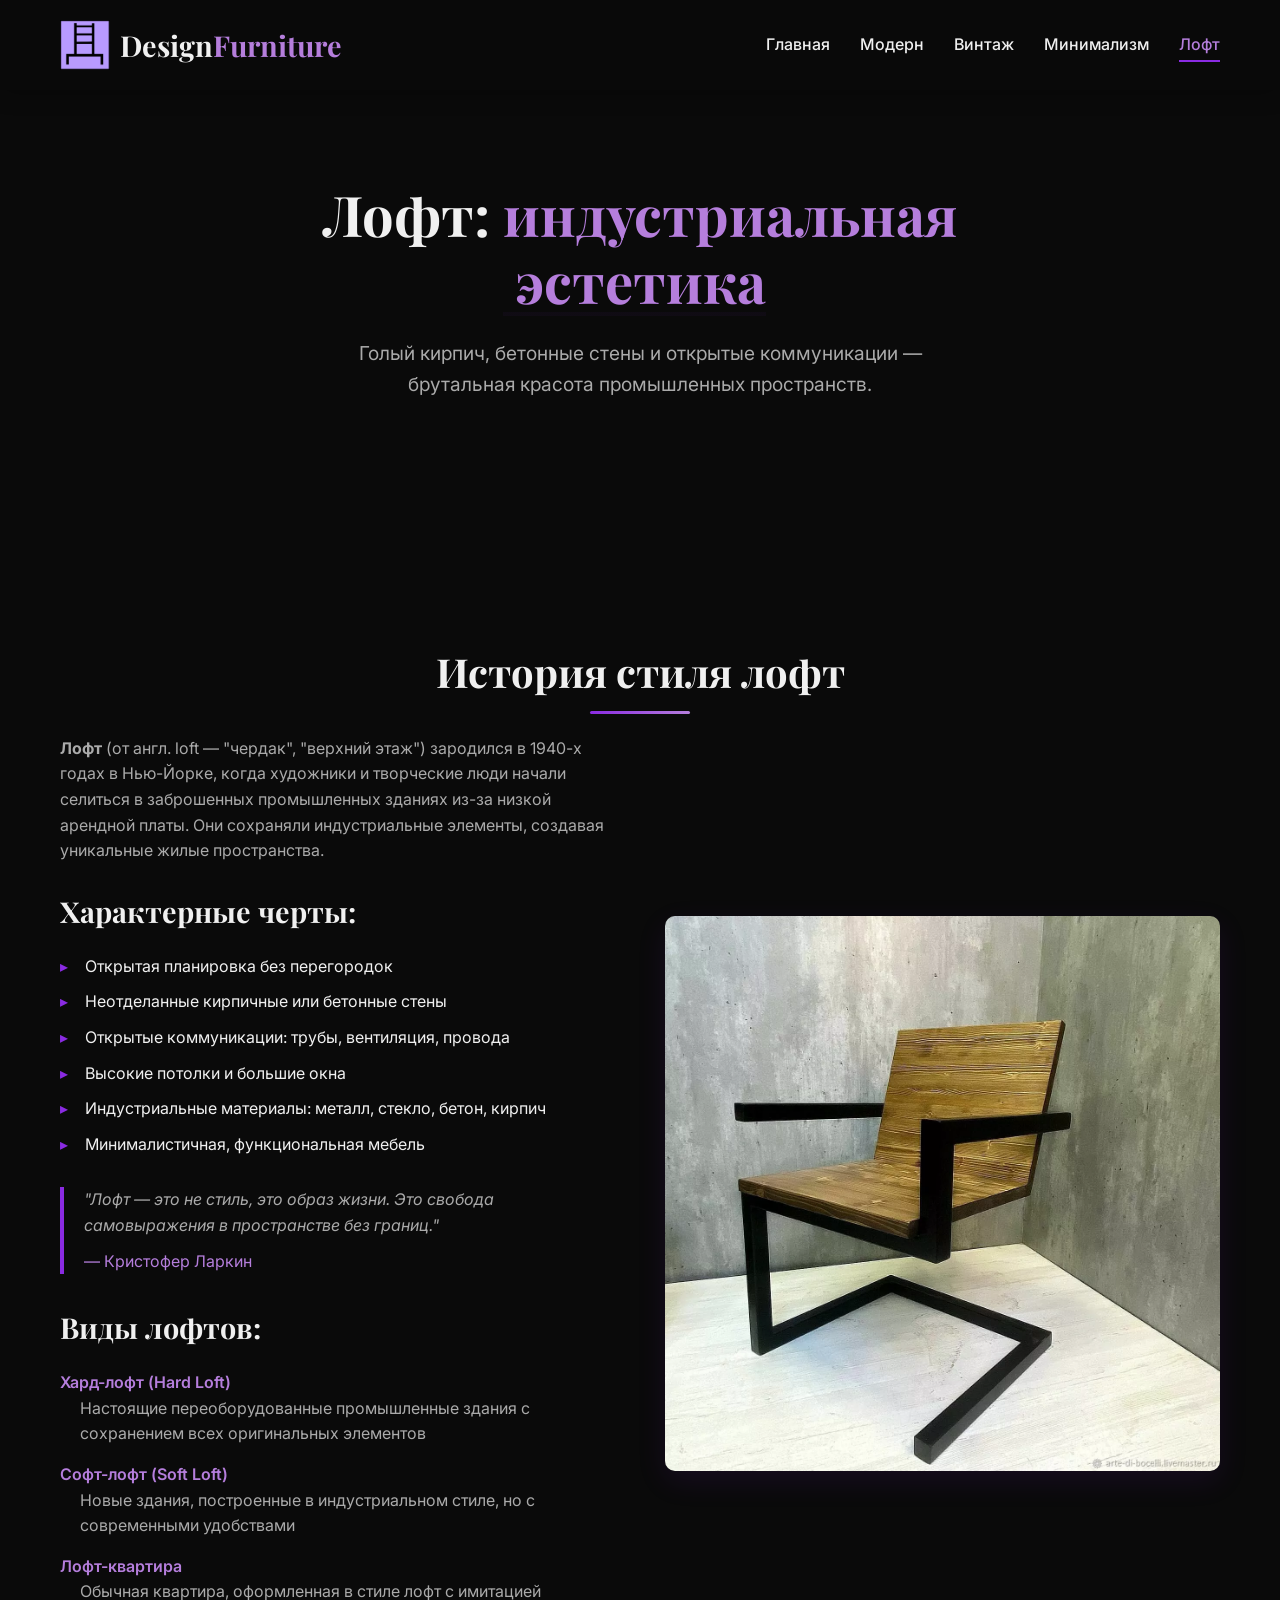
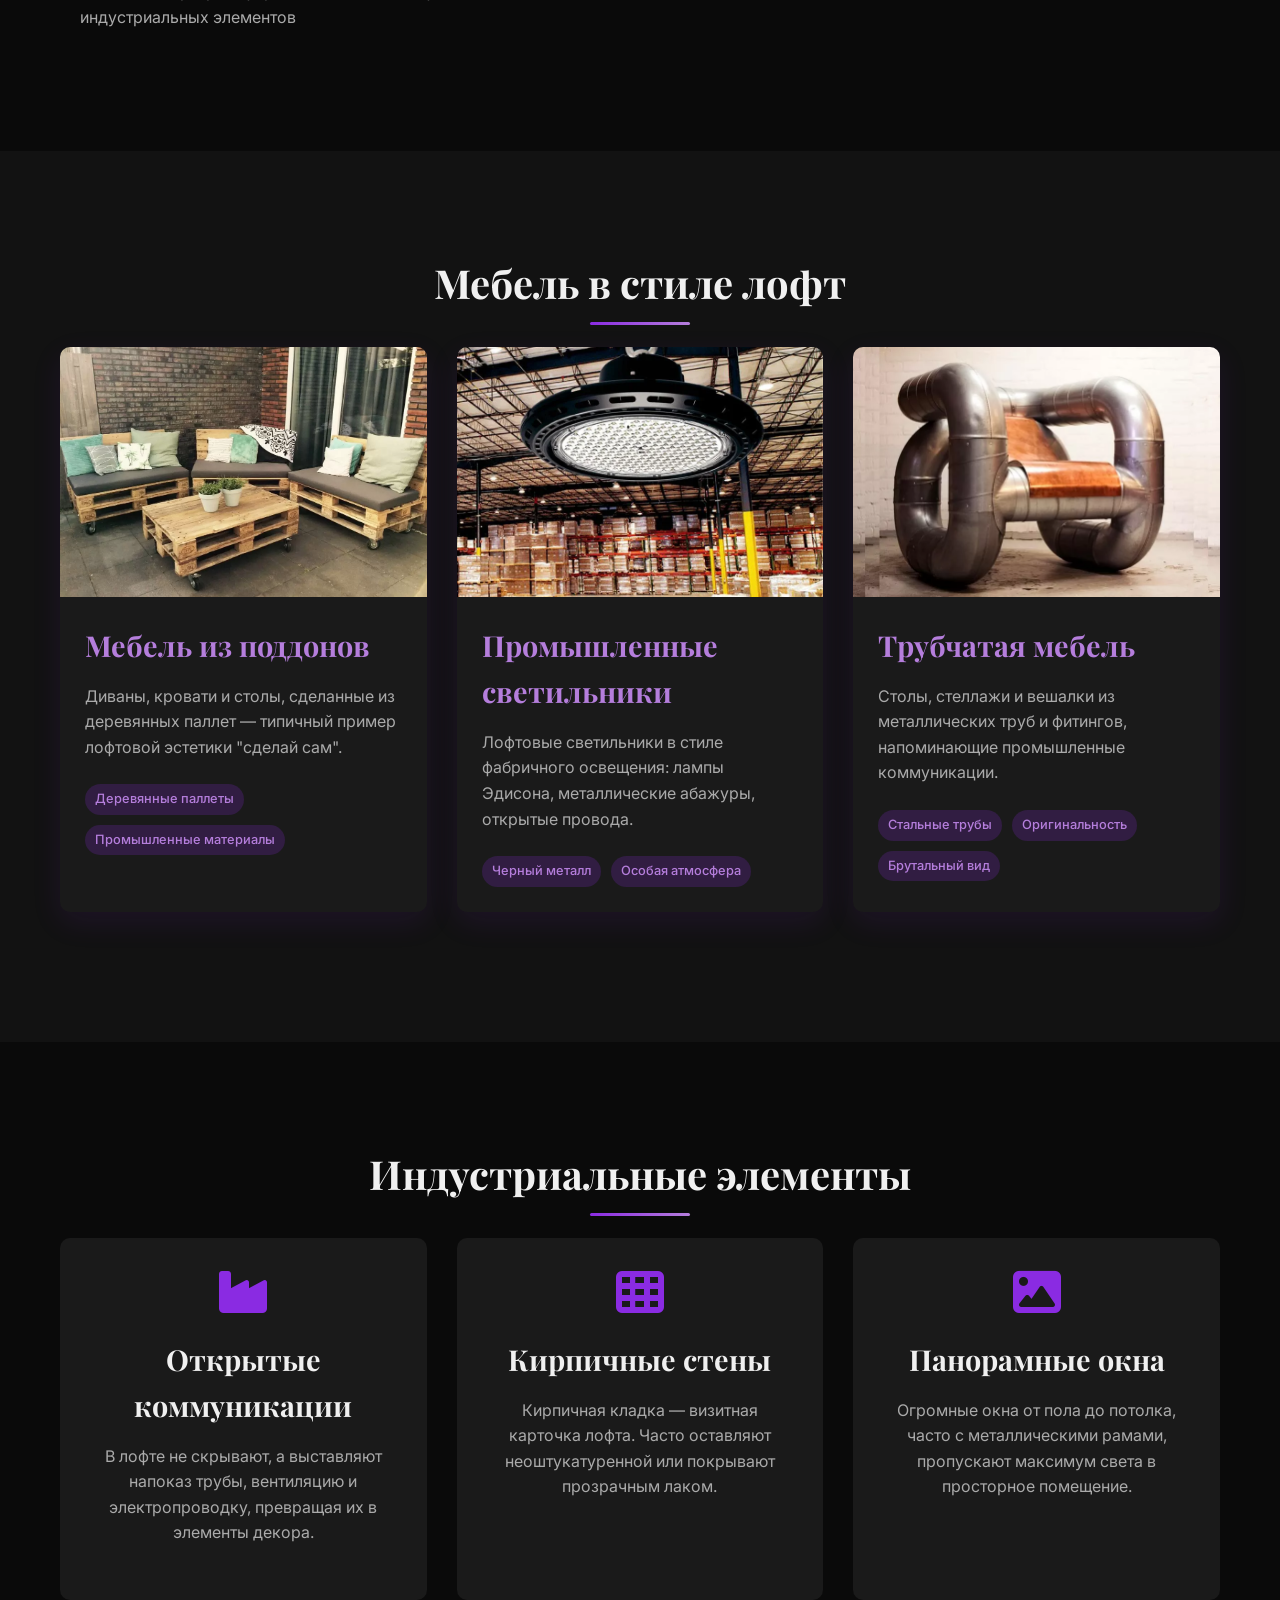
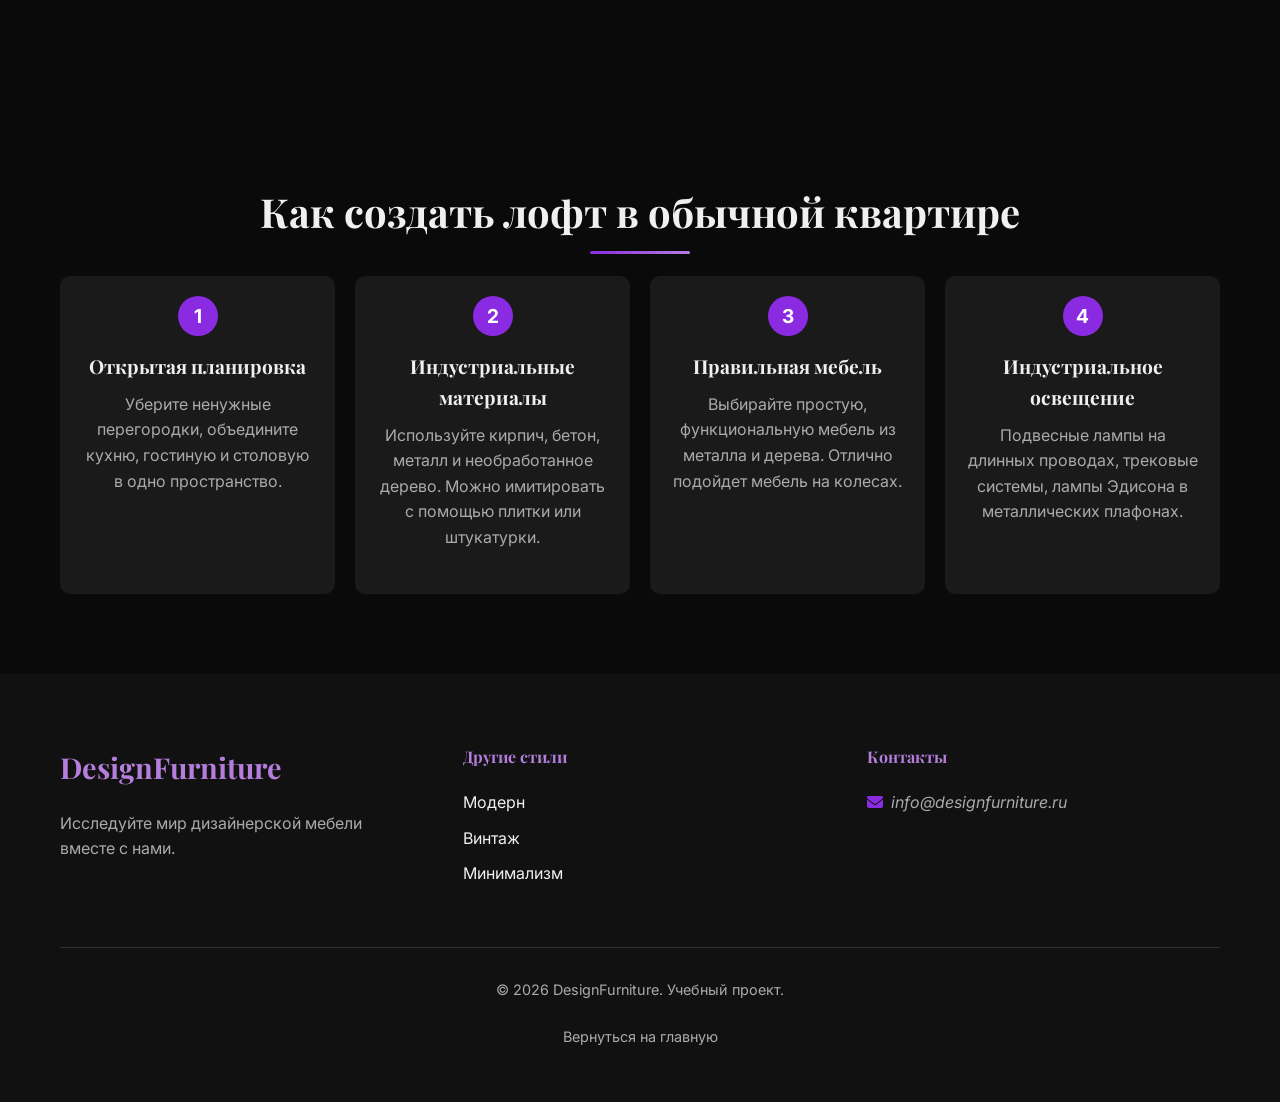
==== commit c4bc7b8e: "смена форматов" ====
--- a/pages/loft.html
+++ b/pages/loft.html
@@ -1,5 +1,5 @@
 <!DOCTYPE html>
-<link rel="icon" type="image/png" href="assets/логотип.png">
+<link rel="icon" type="image/webp" href="assets/логотип.webp">
 <html lang="ru">
 <head>
     <meta charset="UTF-8">
@@ -14,7 +14,7 @@
         <div class="container">
             <div class="header-content">
                 <a href="../index.html" class="logo">
-                    <img src="assets/логотип.png" height="50em">
+                    <img src="assets/логотип.webp" height="50em">
                     <span>Design<span class="logo-accent">Furniture</span></span>
                 </a>
                 
@@ -38,7 +38,7 @@
     </header>
 
     <main class="main">
-        <section class="hero" style="background: linear-gradient(rgba(10,10,10,0.8), rgba(10,10,10,0.9)), url('../images/loft-hero.jpg'); background-size: cover; background-position: center;">
+        <section class="hero" style="background: linear-gradient(rgba(10,10,10,0.8), rgba(10,10,10,0.9)), url('../images/loft-hero.webp'); background-size: cover; background-position: center;">
             <div class="container">
                 <div class="hero-content">
                     <h1>Лофт: <span class="highlight">индустриальная эстетика</span></h1>
@@ -82,7 +82,7 @@
                         </dl>
                     </div>
                     <div class="about-image">
-                        <img src="assets/loft.jpg" alt="Пример лофтового интерьера" width="500" height="350">
+                        <img src="assets/loft.webp" alt="Пример лофтового интерьера" width="500" height="350">
                     </div>
                 </div>
             </div>
@@ -122,7 +122,7 @@
                     
                     <article class="style-card">
                         <div class="card-image">
-                            <img src="assets/loft_pipe.jpg" alt="Трубчатая мебель" width="400" height="250">
+                            <img src="assets/loft_pipe.webp" alt="Трубчатая мебель" width="400" height="250">
                         </div>
                         <div class="card-content">
                             <h3>Трубчатая мебель</h3>
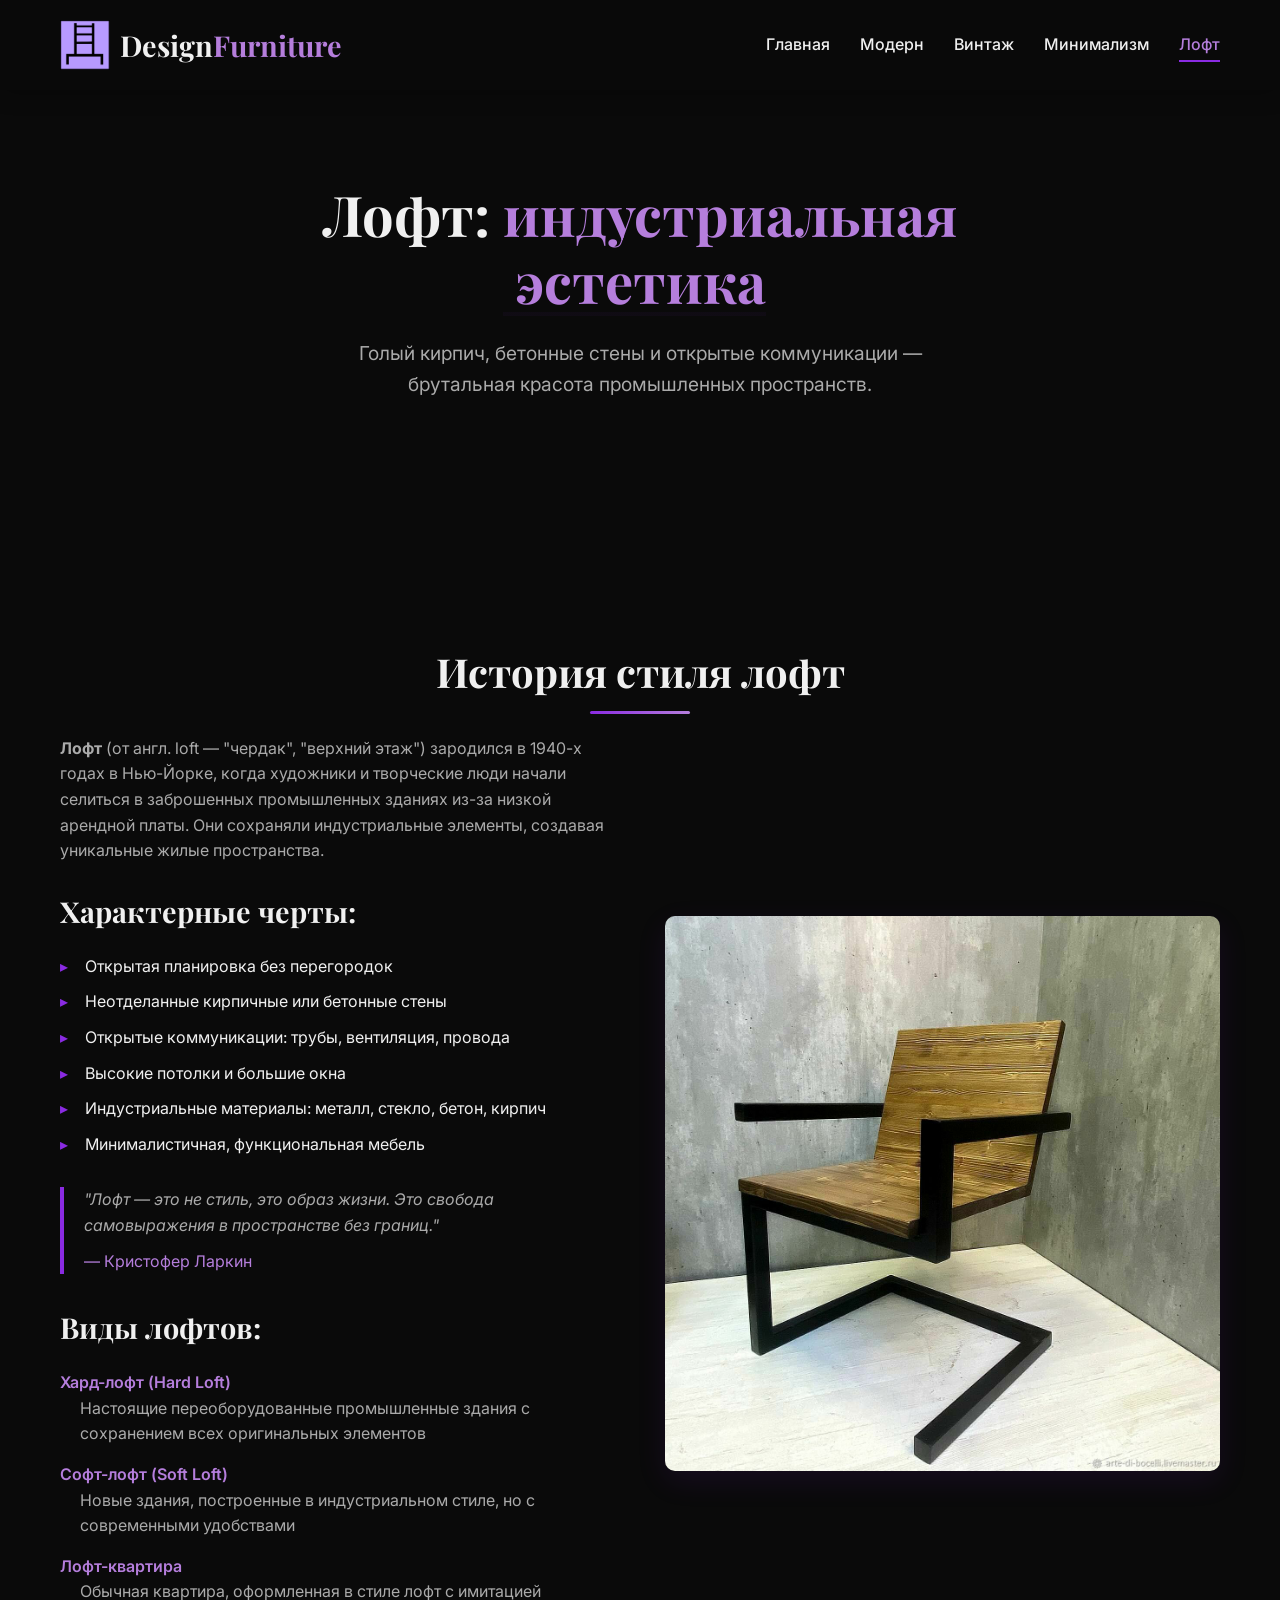
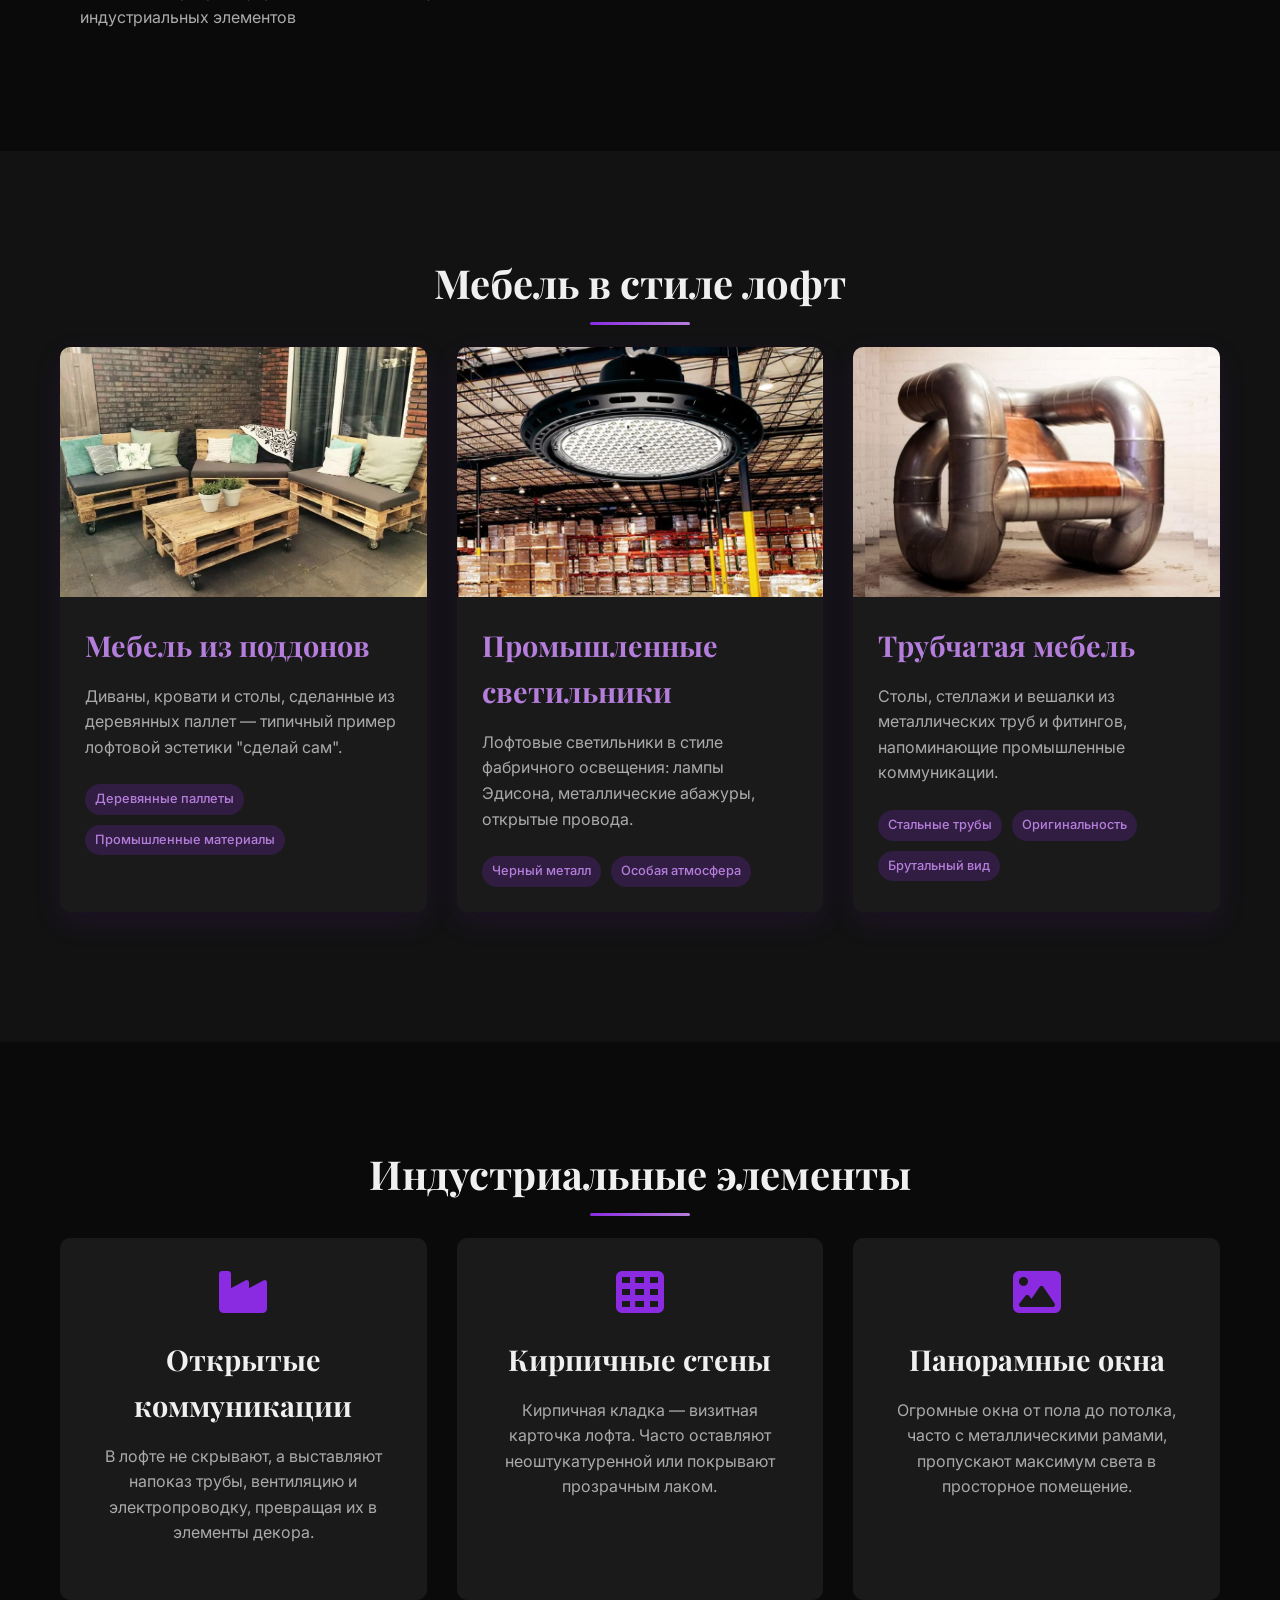
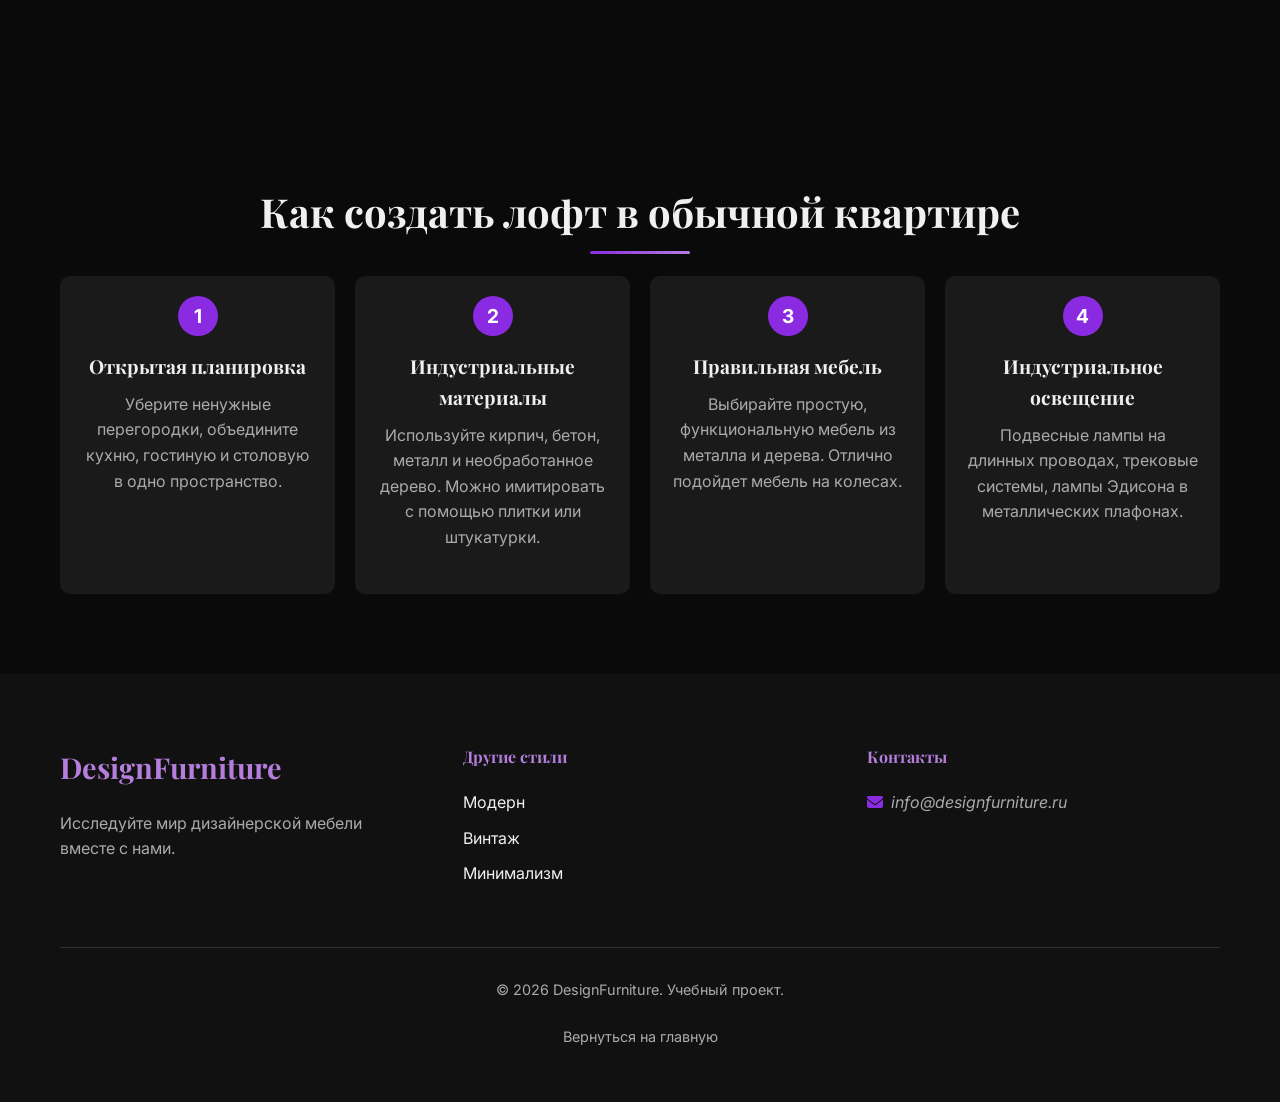
==== commit 73b3c486: "Revert "смена форматов" This reverts commit c4bc7b8e26fe26251e449dae2aaa289238af1f25." ====
--- a/pages/loft.html
+++ b/pages/loft.html
@@ -1,5 +1,5 @@
 <!DOCTYPE html>
-<link rel="icon" type="image/webp" href="assets/логотип.webp">
+<link rel="icon" type="image/png" href="assets/логотип.png">
 <html lang="ru">
 <head>
     <meta charset="UTF-8">
@@ -14,7 +14,7 @@
         <div class="container">
             <div class="header-content">
                 <a href="../index.html" class="logo">
-                    <img src="assets/логотип.webp" height="50em">
+                    <img src="assets/логотип.png" height="50em">
                     <span>Design<span class="logo-accent">Furniture</span></span>
                 </a>
                 
@@ -38,7 +38,7 @@
     </header>
 
     <main class="main">
-        <section class="hero" style="background: linear-gradient(rgba(10,10,10,0.8), rgba(10,10,10,0.9)), url('../images/loft-hero.webp'); background-size: cover; background-position: center;">
+        <section class="hero" style="background: linear-gradient(rgba(10,10,10,0.8), rgba(10,10,10,0.9)), url('../images/loft-hero.jpg'); background-size: cover; background-position: center;">
             <div class="container">
                 <div class="hero-content">
                     <h1>Лофт: <span class="highlight">индустриальная эстетика</span></h1>
@@ -82,7 +82,7 @@
                         </dl>
                     </div>
                     <div class="about-image">
-                        <img src="assets/loft.webp" alt="Пример лофтового интерьера" width="500" height="350">
+                        <img src="assets/loft.jpg" alt="Пример лофтового интерьера" width="500" height="350">
                     </div>
                 </div>
             </div>
@@ -122,7 +122,7 @@
                     
                     <article class="style-card">
                         <div class="card-image">
-                            <img src="assets/loft_pipe.webp" alt="Трубчатая мебель" width="400" height="250">
+                            <img src="assets/loft_pipe.jpg" alt="Трубчатая мебель" width="400" height="250">
                         </div>
                         <div class="card-content">
                             <h3>Трубчатая мебель</h3>
